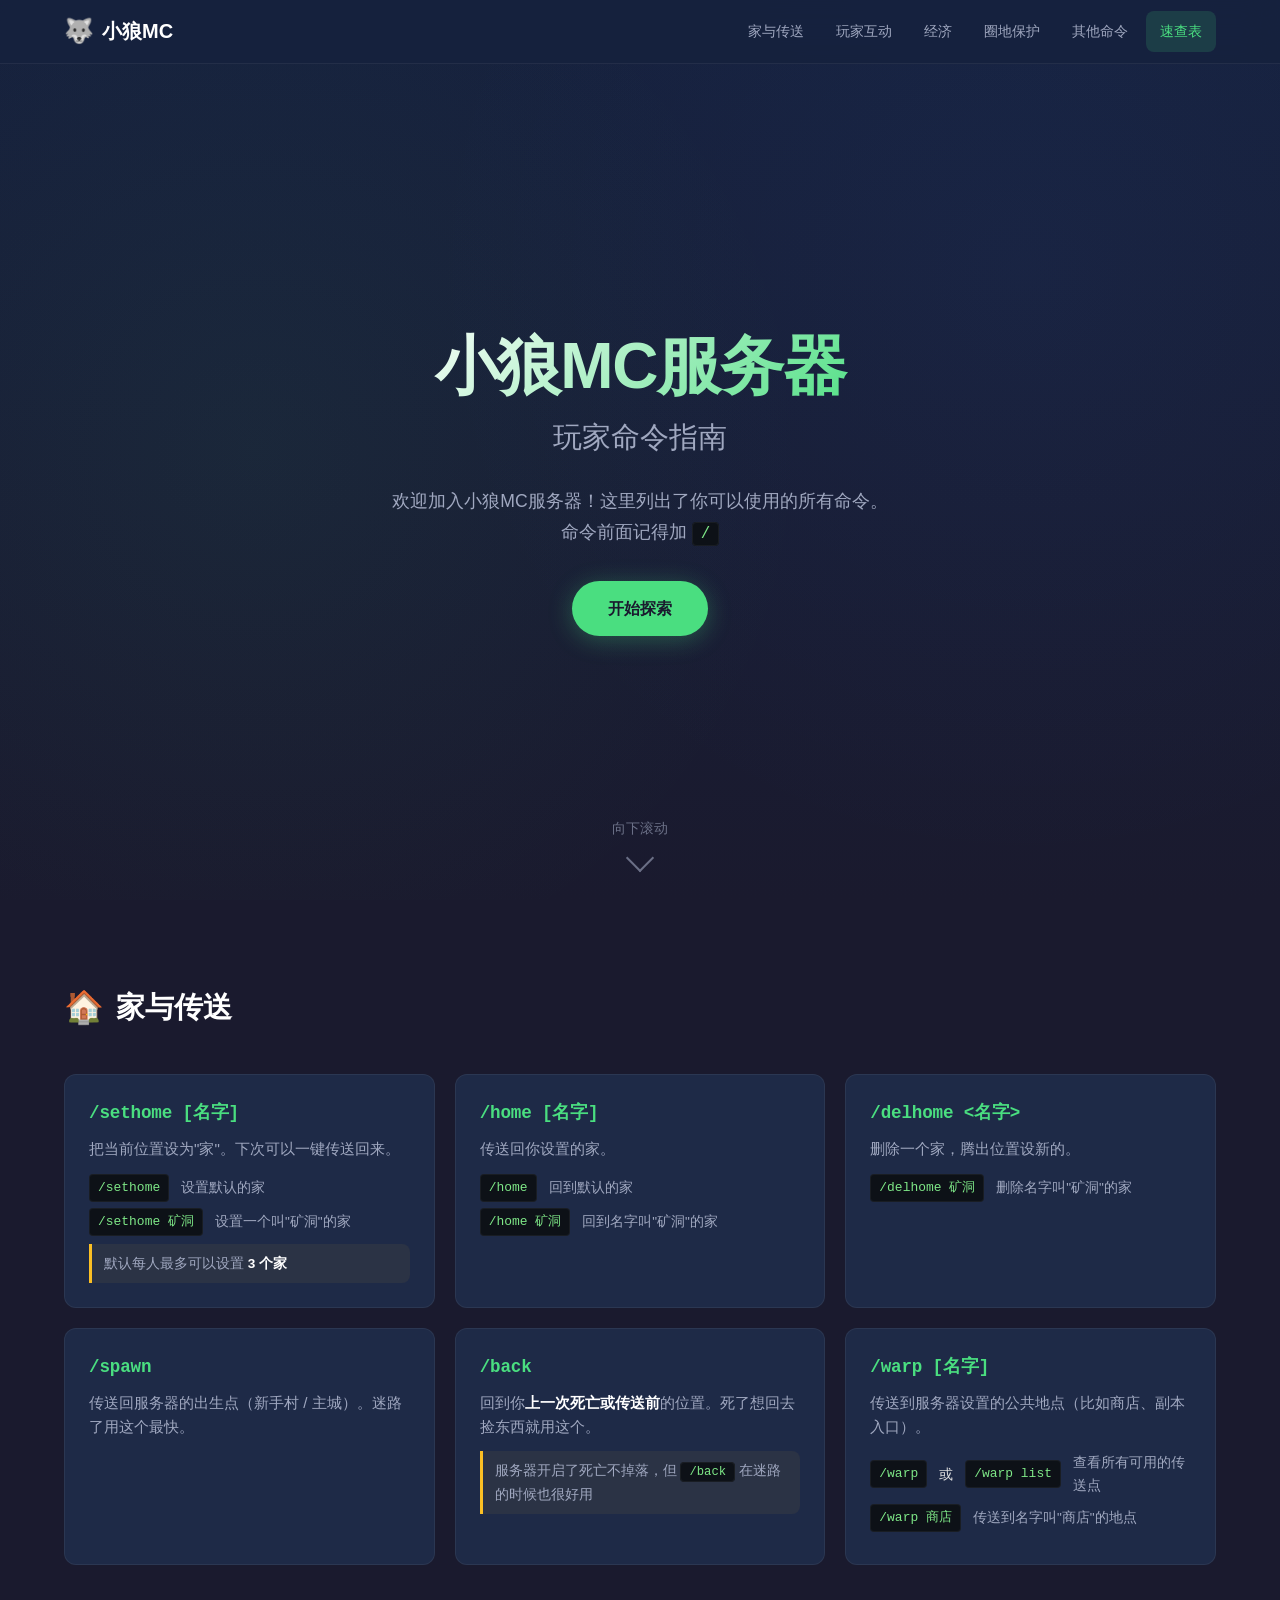
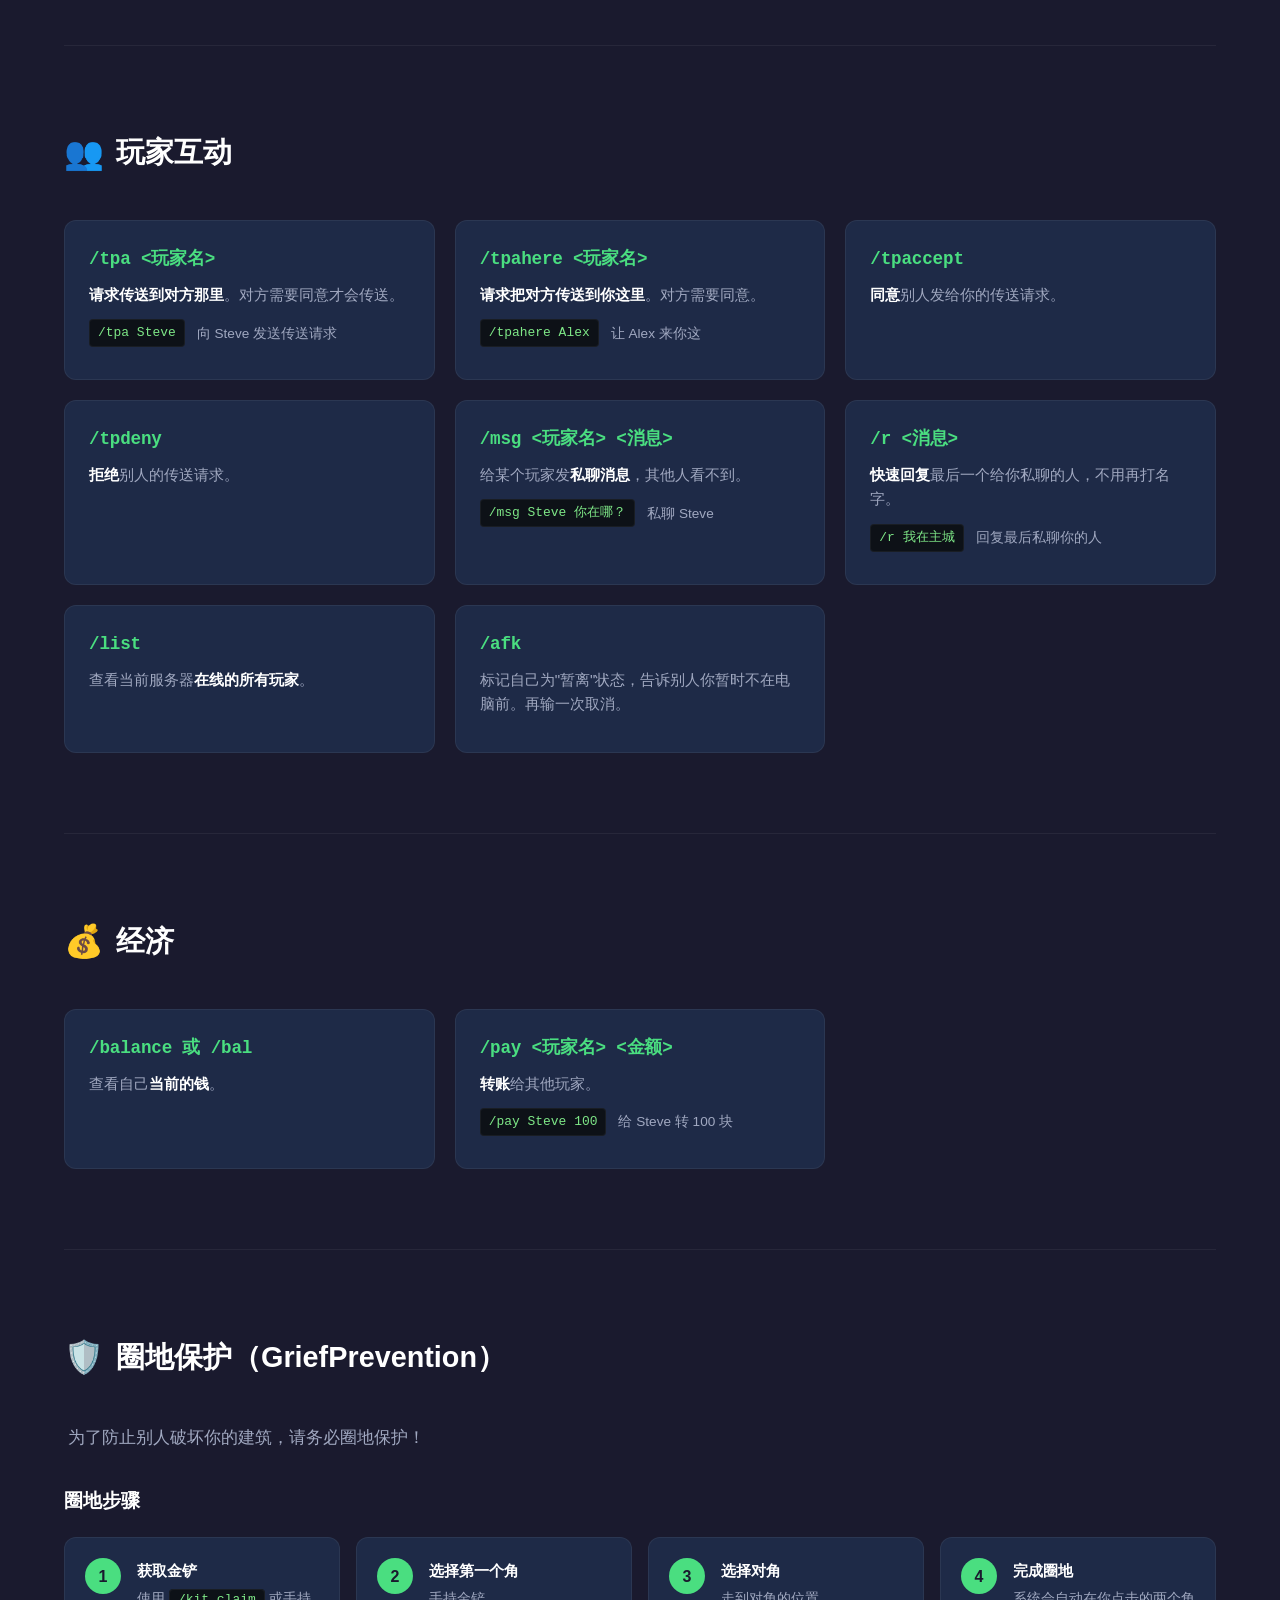
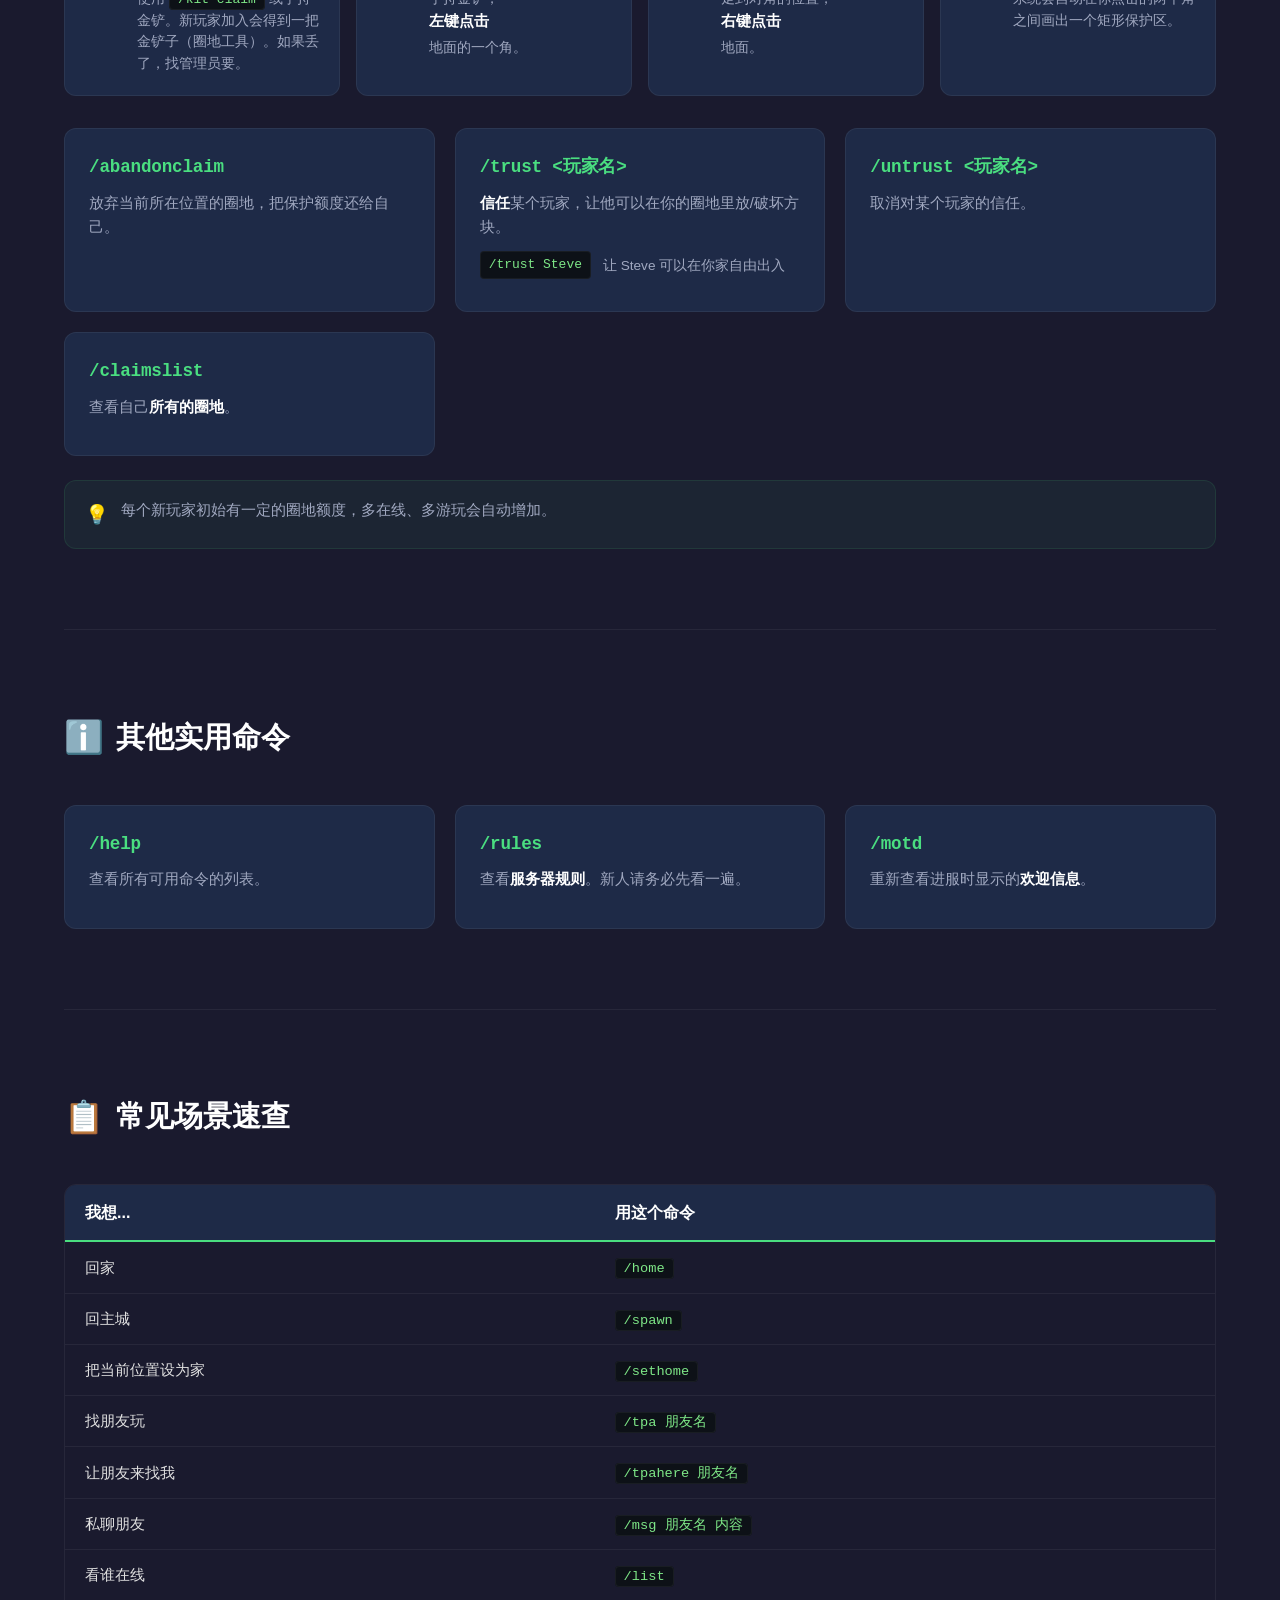
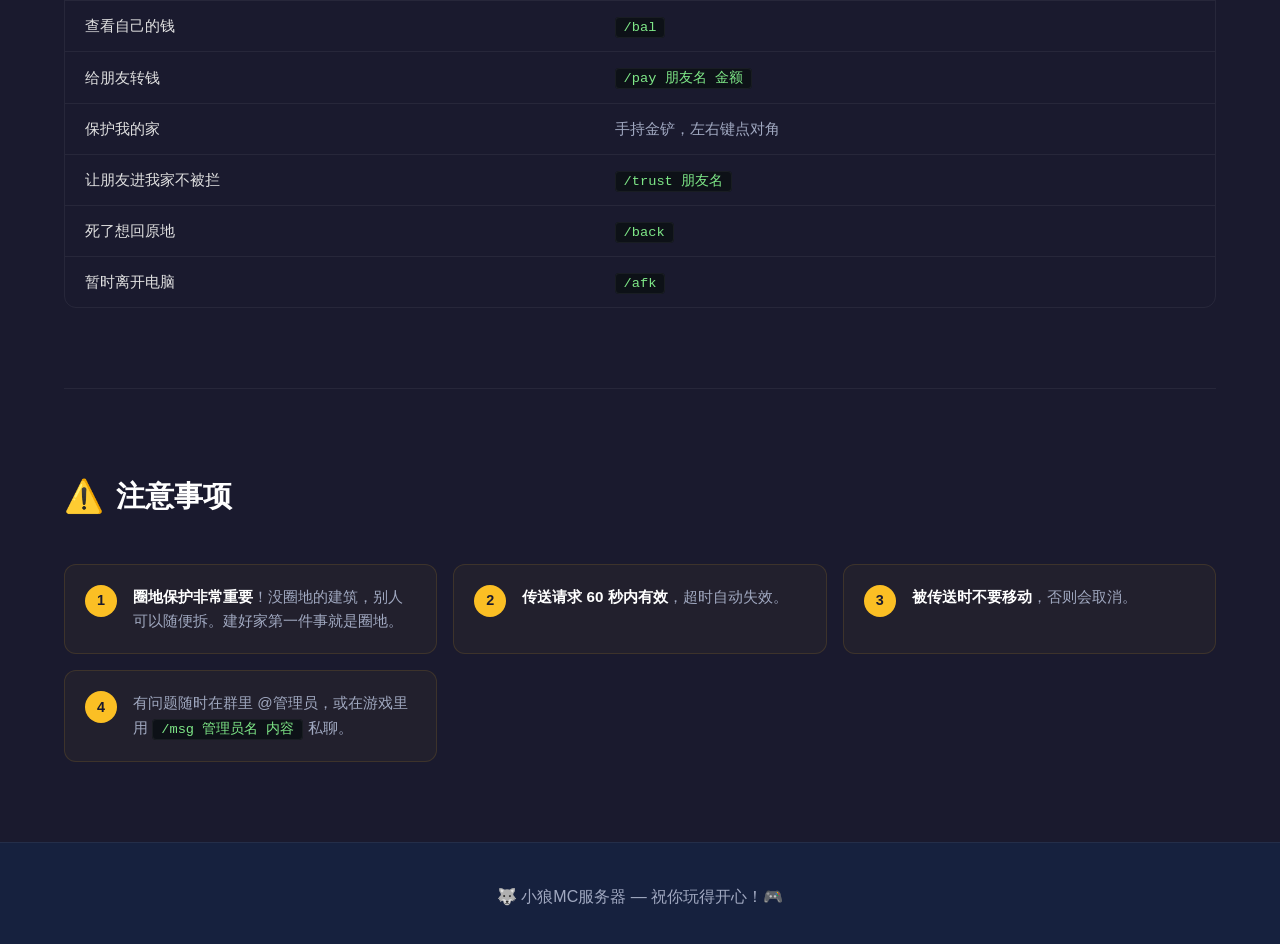
==== index.html @ 7feed142 "feat: 创建小狼MC服务器命令指南静态网站 包含完整的玩家命令指南页面，涵盖家与传送、玩家互动、经济系统、 圈地保护等所有命令分类，以及常见场景速查表和注意事项。 采用深色主题设计，支持响应式布局" ====
<!DOCTYPE html>
<html lang="zh-CN">
<head>
    <meta charset="UTF-8">
    <meta name="viewport" content="width=device-width, initial-scale=1.0">
    <title>小狼MC服务器 - 玩家命令指南</title>
    <link rel="stylesheet" href="css/style.css">
    <link rel="icon" href="data:image/svg+xml,<svg xmlns='http://www.w3.org/2000/svg' viewBox='0 0 100 100'><text y='.9em' font-size='90'>🐺</text></svg>">
</head>
<body>
    <!-- 顶部导航 -->
    <nav class="navbar">
        <div class="nav-container">
            <a href="#" class="nav-logo">
                <span class="logo-icon">🐺</span>
                <span class="logo-text">小狼MC</span>
            </a>
            <button class="nav-toggle" aria-label="切换菜单">
                <span></span>
                <span></span>
                <span></span>
            </button>
            <ul class="nav-links">
                <li><a href="#home-teleport">家与传送</a></li>
                <li><a href="#player-interact">玩家互动</a></li>
                <li><a href="#economy">经济</a></li>
                <li><a href="#land-claim">圈地保护</a></li>
                <li><a href="#other">其他命令</a></li>
                <li><a href="#quick-ref">速查表</a></li>
            </ul>
        </div>
    </nav>

    <!-- 英雄区域 -->
    <header class="hero">
        <div class="hero-particles" id="particles"></div>
        <div class="hero-content">
            <h1 class="hero-title">
                <span class="title-line">小狼MC服务器</span>
                <span class="title-sub">玩家命令指南</span>
            </h1>
            <p class="hero-desc">欢迎加入小狼MC服务器！这里列出了你可以使用的所有命令。<br>命令前面记得加 <code>/</code></p>
            <a href="#home-teleport" class="hero-btn">开始探索</a>
        </div>
        <div class="hero-scroll-hint">
            <span>向下滚动</span>
            <div class="scroll-arrow"></div>
        </div>
    </header>

    <main class="main-content">

        <!-- 家与传送 -->
        <section id="home-teleport" class="section">
            <div class="section-header">
                <span class="section-icon">🏠</span>
                <h2>家与传送</h2>
            </div>
            <div class="commands-grid">

                <div class="command-card">
                    <div class="command-name">/sethome [名字]</div>
                    <div class="command-desc">把当前位置设为"家"。下次可以一键传送回来。</div>
                    <div class="command-examples">
                        <div class="example"><code>/sethome</code><span>设置默认的家</span></div>
                        <div class="example"><code>/sethome 矿洞</code><span>设置一个叫"矿洞"的家</span></div>
                    </div>
                    <div class="command-note">默认每人最多可以设置 <strong>3 个家</strong></div>
                </div>

                <div class="command-card">
                    <div class="command-name">/home [名字]</div>
                    <div class="command-desc">传送回你设置的家。</div>
                    <div class="command-examples">
                        <div class="example"><code>/home</code><span>回到默认的家</span></div>
                        <div class="example"><code>/home 矿洞</code><span>回到名字叫"矿洞"的家</span></div>
                    </div>
                </div>

                <div class="command-card">
                    <div class="command-name">/delhome &lt;名字&gt;</div>
                    <div class="command-desc">删除一个家，腾出位置设新的。</div>
                    <div class="command-examples">
                        <div class="example"><code>/delhome 矿洞</code><span>删除名字叫"矿洞"的家</span></div>
                    </div>
                </div>

                <div class="command-card">
                    <div class="command-name">/spawn</div>
                    <div class="command-desc">传送回服务器的出生点（新手村 / 主城）。迷路了用这个最快。</div>
                </div>

                <div class="command-card">
                    <div class="command-name">/back</div>
                    <div class="command-desc">回到你<strong>上一次死亡或传送前</strong>的位置。死了想回去捡东西就用这个。</div>
                    <div class="command-note">服务器开启了死亡不掉落，但 <code>/back</code> 在迷路的时候也很好用</div>
                </div>

                <div class="command-card">
                    <div class="command-name">/warp [名字]</div>
                    <div class="command-desc">传送到服务器设置的公共地点（比如商店、副本入口）。</div>
                    <div class="command-examples">
                        <div class="example"><code>/warp</code> 或 <code>/warp list</code><span>查看所有可用的传送点</span></div>
                        <div class="example"><code>/warp 商店</code><span>传送到名字叫"商店"的地点</span></div>
                    </div>
                </div>

            </div>
        </section>

        <!-- 玩家互动 -->
        <section id="player-interact" class="section">
            <div class="section-header">
                <span class="section-icon">👥</span>
                <h2>玩家互动</h2>
            </div>
            <div class="commands-grid">

                <div class="command-card">
                    <div class="command-name">/tpa &lt;玩家名&gt;</div>
                    <div class="command-desc"><strong>请求传送到对方那里</strong>。对方需要同意才会传送。</div>
                    <div class="command-examples">
                        <div class="example"><code>/tpa Steve</code><span>向 Steve 发送传送请求</span></div>
                    </div>
                </div>

                <div class="command-card">
                    <div class="command-name">/tpahere &lt;玩家名&gt;</div>
                    <div class="command-desc"><strong>请求把对方传送到你这里</strong>。对方需要同意。</div>
                    <div class="command-examples">
                        <div class="example"><code>/tpahere Alex</code><span>让 Alex 来你这</span></div>
                    </div>
                </div>

                <div class="command-card">
                    <div class="command-name">/tpaccept</div>
                    <div class="command-desc"><strong>同意</strong>别人发给你的传送请求。</div>
                </div>

                <div class="command-card">
                    <div class="command-name">/tpdeny</div>
                    <div class="command-desc"><strong>拒绝</strong>别人的传送请求。</div>
                </div>

                <div class="command-card">
                    <div class="command-name">/msg &lt;玩家名&gt; &lt;消息&gt;</div>
                    <div class="command-desc">给某个玩家发<strong>私聊消息</strong>，其他人看不到。</div>
                    <div class="command-examples">
                        <div class="example"><code>/msg Steve 你在哪？</code><span>私聊 Steve</span></div>
                    </div>
                </div>

                <div class="command-card">
                    <div class="command-name">/r &lt;消息&gt;</div>
                    <div class="command-desc"><strong>快速回复</strong>最后一个给你私聊的人，不用再打名字。</div>
                    <div class="command-examples">
                        <div class="example"><code>/r 我在主城</code><span>回复最后私聊你的人</span></div>
                    </div>
                </div>

                <div class="command-card">
                    <div class="command-name">/list</div>
                    <div class="command-desc">查看当前服务器<strong>在线的所有玩家</strong>。</div>
                </div>

                <div class="command-card">
                    <div class="command-name">/afk</div>
                    <div class="command-desc">标记自己为"暂离"状态，告诉别人你暂时不在电脑前。再输一次取消。</div>
                </div>

            </div>
        </section>

        <!-- 经济 -->
        <section id="economy" class="section">
            <div class="section-header">
                <span class="section-icon">💰</span>
                <h2>经济</h2>
            </div>
            <div class="commands-grid">

                <div class="command-card">
                    <div class="command-name">/balance 或 /bal</div>
                    <div class="command-desc">查看自己<strong>当前的钱</strong>。</div>
                </div>

                <div class="command-card">
                    <div class="command-name">/pay &lt;玩家名&gt; &lt;金额&gt;</div>
                    <div class="command-desc"><strong>转账</strong>给其他玩家。</div>
                    <div class="command-examples">
                        <div class="example"><code>/pay Steve 100</code><span>给 Steve 转 100 块</span></div>
                    </div>
                </div>

            </div>
        </section>

        <!-- 圈地保护 -->
        <section id="land-claim" class="section">
            <div class="section-header">
                <span class="section-icon">🛡️</span>
                <h2>圈地保护（GriefPrevention）</h2>
            </div>
            <p class="section-intro">为了防止别人破坏你的建筑，请务必圈地保护！</p>

            <div class="claim-steps">
                <h3>圈地步骤</h3>
                <div class="steps-container">
                    <div class="step">
                        <div class="step-number">1</div>
                        <div class="step-content">
                            <strong>获取金铲</strong>
                            <p>使用 <code>/kit claim</code> 或手持金铲。新玩家加入会得到一把金铲子（圈地工具）。如果丢了，找管理员要。</p>
                        </div>
                    </div>
                    <div class="step">
                        <div class="step-number">2</div>
                        <div class="step-content">
                            <strong>选择第一个角</strong>
                            <p>手持金铲，<strong>左键点击</strong>地面的一个角。</p>
                        </div>
                    </div>
                    <div class="step">
                        <div class="step-number">3</div>
                        <div class="step-content">
                            <strong>选择对角</strong>
                            <p>走到对角的位置，<strong>右键点击</strong>地面。</p>
                        </div>
                    </div>
                    <div class="step">
                        <div class="step-number">4</div>
                        <div class="step-content">
                            <strong>完成圈地</strong>
                            <p>系统会自动在你点击的两个角之间画出一个矩形保护区。</p>
                        </div>
                    </div>
                </div>
            </div>

            <div class="commands-grid">

                <div class="command-card">
                    <div class="command-name">/abandonclaim</div>
                    <div class="command-desc">放弃当前所在位置的圈地，把保护额度还给自己。</div>
                </div>

                <div class="command-card">
                    <div class="command-name">/trust &lt;玩家名&gt;</div>
                    <div class="command-desc"><strong>信任</strong>某个玩家，让他可以在你的圈地里放/破坏方块。</div>
                    <div class="command-examples">
                        <div class="example"><code>/trust Steve</code><span>让 Steve 可以在你家自由出入</span></div>
                    </div>
                </div>

                <div class="command-card">
                    <div class="command-name">/untrust &lt;玩家名&gt;</div>
                    <div class="command-desc">取消对某个玩家的信任。</div>
                </div>

                <div class="command-card">
                    <div class="command-name">/claimslist</div>
                    <div class="command-desc">查看自己<strong>所有的圈地</strong>。</div>
                </div>

            </div>

            <div class="info-tip">
                <span class="tip-icon">💡</span>
                每个新玩家初始有一定的圈地额度，多在线、多游玩会自动增加。
            </div>
        </section>

        <!-- 其他实用命令 -->
        <section id="other" class="section">
            <div class="section-header">
                <span class="section-icon">ℹ️</span>
                <h2>其他实用命令</h2>
            </div>
            <div class="commands-grid">

                <div class="command-card">
                    <div class="command-name">/help</div>
                    <div class="command-desc">查看所有可用命令的列表。</div>
                </div>

                <div class="command-card">
                    <div class="command-name">/rules</div>
                    <div class="command-desc">查看<strong>服务器规则</strong>。新人请务必先看一遍。</div>
                </div>

                <div class="command-card">
                    <div class="command-name">/motd</div>
                    <div class="command-desc">重新查看进服时显示的<strong>欢迎信息</strong>。</div>
                </div>

            </div>
        </section>

        <!-- 速查表 -->
        <section id="quick-ref" class="section">
            <div class="section-header">
                <span class="section-icon">📋</span>
                <h2>常见场景速查</h2>
            </div>
            <div class="quick-ref-table">
                <table>
                    <thead>
                        <tr>
                            <th>我想...</th>
                            <th>用这个命令</th>
                        </tr>
                    </thead>
                    <tbody>
                        <tr><td>回家</td><td><code>/home</code></td></tr>
                        <tr><td>回主城</td><td><code>/spawn</code></td></tr>
                        <tr><td>把当前位置设为家</td><td><code>/sethome</code></td></tr>
                        <tr><td>找朋友玩</td><td><code>/tpa 朋友名</code></td></tr>
                        <tr><td>让朋友来找我</td><td><code>/tpahere 朋友名</code></td></tr>
                        <tr><td>私聊朋友</td><td><code>/msg 朋友名 内容</code></td></tr>
                        <tr><td>看谁在线</td><td><code>/list</code></td></tr>
                        <tr><td>查看自己的钱</td><td><code>/bal</code></td></tr>
                        <tr><td>给朋友转钱</td><td><code>/pay 朋友名 金额</code></td></tr>
                        <tr><td>保护我的家</td><td>手持金铲，左右键点对角</td></tr>
                        <tr><td>让朋友进我家不被拦</td><td><code>/trust 朋友名</code></td></tr>
                        <tr><td>死了想回原地</td><td><code>/back</code></td></tr>
                        <tr><td>暂时离开电脑</td><td><code>/afk</code></td></tr>
                    </tbody>
                </table>
            </div>
        </section>

        <!-- 注意事项 -->
        <section class="section warnings-section">
            <div class="section-header">
                <span class="section-icon">⚠️</span>
                <h2>注意事项</h2>
            </div>
            <div class="warnings-grid">
                <div class="warning-card">
                    <div class="warning-number">1</div>
                    <div class="warning-text"><strong>圈地保护非常重要</strong>！没圈地的建筑，别人可以随便拆。建好家第一件事就是圈地。</div>
                </div>
                <div class="warning-card">
                    <div class="warning-number">2</div>
                    <div class="warning-text"><strong>传送请求 60 秒内有效</strong>，超时自动失效。</div>
                </div>
                <div class="warning-card">
                    <div class="warning-number">3</div>
                    <div class="warning-text"><strong>被传送时不要移动</strong>，否则会取消。</div>
                </div>
                <div class="warning-card">
                    <div class="warning-number">4</div>
                    <div class="warning-text">有问题随时在群里 @管理员，或在游戏里用 <code>/msg 管理员名 内容</code> 私聊。</div>
                </div>
            </div>
        </section>

    </main>

    <!-- 页脚 -->
    <footer class="footer">
        <div class="footer-content">
            <p>🐺 小狼MC服务器 &mdash; 祝你玩得开心！🎮</p>
        </div>
    </footer>

    <!-- 回到顶部按钮 -->
    <button class="back-to-top" id="backToTop" aria-label="回到顶部">↑</button>

    <script src="js/main.js"></script>
</body>
</html>
---- css/style.css ----
/* ===== 基础重置与变量 ===== */
*,
*::before,
*::after {
    margin: 0;
    padding: 0;
    box-sizing: border-box;
}

:root {
    --bg-primary: #1a1a2e;
    --bg-secondary: #16213e;
    --bg-card: #1e2a47;
    --bg-card-hover: #253454;
    --text-primary: #e0e0e0;
    --text-secondary: #a0a8c0;
    --accent: #4ade80;
    --accent-dim: #22c55e;
    --accent-glow: rgba(74, 222, 128, 0.15);
    --warning: #fbbf24;
    --code-bg: #0d1117;
    --code-text: #7ee787;
    --border: rgba(255, 255, 255, 0.06);
    --shadow: rgba(0, 0, 0, 0.3);
    --radius: 12px;
    --radius-sm: 8px;
    --transition: 0.3s ease;
    --nav-height: 64px;
    --font-mono: 'Cascadia Code', 'Fira Code', 'JetBrains Mono', 'Consolas', monospace;
}

html {
    scroll-behavior: smooth;
    scroll-padding-top: calc(var(--nav-height) + 20px);
}

body {
    font-family: -apple-system, BlinkMacSystemFont, 'Segoe UI', 'Noto Sans SC', 'PingFang SC', 'Microsoft YaHei', sans-serif;
    background-color: var(--bg-primary);
    color: var(--text-primary);
    line-height: 1.7;
    overflow-x: hidden;
}

a {
    color: var(--accent);
    text-decoration: none;
    transition: color var(--transition);
}

a:hover {
    color: var(--accent-dim);
}

code {
    font-family: var(--font-mono);
    background: var(--code-bg);
    color: var(--code-text);
    padding: 2px 8px;
    border-radius: 4px;
    font-size: 0.9em;
    border: 1px solid rgba(255, 255, 255, 0.05);
}

strong {
    color: #fff;
    font-weight: 600;
}

/* ===== 导航栏 ===== */
.navbar {
    position: fixed;
    top: 0;
    left: 0;
    right: 0;
    height: var(--nav-height);
    background: rgba(22, 33, 62, 0.85);
    backdrop-filter: blur(16px);
    -webkit-backdrop-filter: blur(16px);
    border-bottom: 1px solid var(--border);
    z-index: 1000;
    transition: background var(--transition);
}

.nav-container {
    max-width: 1200px;
    margin: 0 auto;
    padding: 0 24px;
    height: 100%;
    display: flex;
    align-items: center;
    justify-content: space-between;
}

.nav-logo {
    display: flex;
    align-items: center;
    gap: 8px;
    font-size: 1.25rem;
    font-weight: 700;
    color: #fff;
    text-decoration: none;
}

.logo-icon {
    font-size: 1.5rem;
}

.nav-links {
    display: flex;
    list-style: none;
    gap: 4px;
}

.nav-links a {
    display: block;
    padding: 8px 14px;
    color: var(--text-secondary);
    font-size: 0.9rem;
    border-radius: var(--radius-sm);
    transition: all var(--transition);
    white-space: nowrap;
}

.nav-links a:hover,
.nav-links a.active {
    color: var(--accent);
    background: var(--accent-glow);
}

/* 移动端菜单按钮 */
.nav-toggle {
    display: none;
    flex-direction: column;
    gap: 5px;
    background: none;
    border: none;
    cursor: pointer;
    padding: 4px;
}

.nav-toggle span {
    display: block;
    width: 24px;
    height: 2px;
    background: var(--text-primary);
    border-radius: 2px;
    transition: all var(--transition);
}

.nav-toggle.active span:nth-child(1) {
    transform: rotate(45deg) translate(5px, 5px);
}

.nav-toggle.active span:nth-child(2) {
    opacity: 0;
}

.nav-toggle.active span:nth-child(3) {
    transform: rotate(-45deg) translate(5px, -5px);
}

/* ===== 英雄区域 ===== */
.hero {
    position: relative;
    min-height: 100vh;
    display: flex;
    flex-direction: column;
    align-items: center;
    justify-content: center;
    text-align: center;
    padding: calc(var(--nav-height) + 40px) 24px 40px;
    background: linear-gradient(
        180deg,
        var(--bg-secondary) 0%,
        var(--bg-primary) 100%
    );
    overflow: hidden;
}

.hero::before {
    content: '';
    position: absolute;
    top: 0;
    left: 0;
    right: 0;
    bottom: 0;
    background:
        radial-gradient(circle at 20% 50%, rgba(74, 222, 128, 0.05) 0%, transparent 50%),
        radial-gradient(circle at 80% 30%, rgba(59, 130, 246, 0.05) 0%, transparent 50%);
    pointer-events: none;
}

.hero-particles {
    position: absolute;
    top: 0;
    left: 0;
    right: 0;
    bottom: 0;
    pointer-events: none;
    overflow: hidden;
}

.particle {
    position: absolute;
    width: 4px;
    height: 4px;
    background: var(--accent);
    border-radius: 50%;
    opacity: 0;
    animation: float-up linear infinite;
}

@keyframes float-up {
    0% {
        opacity: 0;
        transform: translateY(0) scale(0);
    }
    10% {
        opacity: 0.6;
        transform: scale(1);
    }
    90% {
        opacity: 0.2;
    }
    100% {
        opacity: 0;
        transform: translateY(-100vh) scale(0.5);
    }
}

.hero-content {
    position: relative;
    z-index: 1;
}

.hero-title {
    margin-bottom: 24px;
}

.title-line {
    display: block;
    font-size: clamp(2.5rem, 6vw, 4rem);
    font-weight: 800;
    letter-spacing: -0.02em;
    background: linear-gradient(135deg, #fff 0%, var(--accent) 100%);
    -webkit-background-clip: text;
    background-clip: text;
    -webkit-text-fill-color: transparent;
    line-height: 1.2;
}

.title-sub {
    display: block;
    font-size: clamp(1.2rem, 3vw, 1.8rem);
    font-weight: 400;
    color: var(--text-secondary);
    margin-top: 8px;
}

.hero-desc {
    font-size: 1.1rem;
    color: var(--text-secondary);
    max-width: 600px;
    margin: 0 auto 32px;
    line-height: 1.8;
}

.hero-btn {
    display: inline-block;
    padding: 14px 36px;
    background: var(--accent);
    color: var(--bg-primary);
    font-weight: 700;
    font-size: 1rem;
    border-radius: 50px;
    transition: all var(--transition);
    box-shadow: 0 4px 24px rgba(74, 222, 128, 0.3);
}

.hero-btn:hover {
    transform: translateY(-2px);
    box-shadow: 0 8px 32px rgba(74, 222, 128, 0.4);
    color: var(--bg-primary);
}

.hero-scroll-hint {
    position: absolute;
    bottom: 32px;
    display: flex;
    flex-direction: column;
    align-items: center;
    gap: 8px;
    color: var(--text-secondary);
    font-size: 0.85rem;
    opacity: 0.6;
    animation: bounce 2s ease-in-out infinite;
}

.scroll-arrow {
    width: 20px;
    height: 20px;
    border-right: 2px solid var(--text-secondary);
    border-bottom: 2px solid var(--text-secondary);
    transform: rotate(45deg);
}

@keyframes bounce {
    0%, 100% { transform: translateY(0); }
    50% { transform: translateY(8px); }
}

/* ===== 主内容区域 ===== */
.main-content {
    max-width: 1200px;
    margin: 0 auto;
    padding: 0 24px;
}

/* ===== 分区 ===== */
.section {
    padding: 80px 0;
    border-bottom: 1px solid var(--border);
}

.section:last-child {
    border-bottom: none;
}

.section-header {
    display: flex;
    align-items: center;
    gap: 12px;
    margin-bottom: 40px;
}

.section-icon {
    font-size: 2rem;
}

.section-header h2 {
    font-size: 1.8rem;
    font-weight: 700;
    color: #fff;
}

.section-intro {
    font-size: 1.05rem;
    color: var(--text-secondary);
    margin-bottom: 32px;
    padding-left: 4px;
}

/* ===== 命令卡片网格 ===== */
.commands-grid {
    display: grid;
    grid-template-columns: repeat(auto-fill, minmax(340px, 1fr));
    gap: 20px;
}

.command-card {
    background: var(--bg-card);
    border: 1px solid var(--border);
    border-radius: var(--radius);
    padding: 24px;
    transition: all var(--transition);
}

.command-card:hover {
    background: var(--bg-card-hover);
    border-color: rgba(74, 222, 128, 0.15);
    transform: translateY(-2px);
    box-shadow: 0 8px 32px var(--shadow);
}

.command-name {
    font-family: var(--font-mono);
    font-size: 1.1rem;
    font-weight: 600;
    color: var(--accent);
    margin-bottom: 8px;
    letter-spacing: -0.01em;
}

.command-desc {
    color: var(--text-secondary);
    font-size: 0.95rem;
    margin-bottom: 12px;
    line-height: 1.6;
}

.command-examples {
    display: flex;
    flex-direction: column;
    gap: 6px;
    margin-bottom: 8px;
}

.example {
    display: flex;
    align-items: center;
    gap: 12px;
    font-size: 0.9rem;
}

.example code {
    flex-shrink: 0;
}

.example span {
    color: var(--text-secondary);
    font-size: 0.85rem;
}

.command-note {
    font-size: 0.85rem;
    color: var(--text-secondary);
    padding: 8px 12px;
    background: rgba(251, 191, 36, 0.06);
    border-left: 3px solid var(--warning);
    border-radius: 0 var(--radius-sm) var(--radius-sm) 0;
    margin-top: 8px;
}

/* ===== 圈地步骤 ===== */
.claim-steps {
    margin-bottom: 32px;
}

.claim-steps h3 {
    font-size: 1.2rem;
    font-weight: 600;
    color: #fff;
    margin-bottom: 20px;
}

.steps-container {
    display: grid;
    grid-template-columns: repeat(auto-fill, minmax(260px, 1fr));
    gap: 16px;
}

.step {
    display: flex;
    gap: 16px;
    padding: 20px;
    background: var(--bg-card);
    border: 1px solid var(--border);
    border-radius: var(--radius);
    transition: all var(--transition);
}

.step:hover {
    border-color: rgba(74, 222, 128, 0.15);
}

.step-number {
    flex-shrink: 0;
    width: 36px;
    height: 36px;
    display: flex;
    align-items: center;
    justify-content: center;
    background: var(--accent);
    color: var(--bg-primary);
    font-weight: 800;
    font-size: 1rem;
    border-radius: 50%;
}

.step-content strong {
    display: block;
    margin-bottom: 4px;
    font-size: 0.95rem;
}

.step-content p {
    font-size: 0.9rem;
    color: var(--text-secondary);
    line-height: 1.5;
}

/* ===== 提示信息 ===== */
.info-tip {
    display: flex;
    align-items: flex-start;
    gap: 12px;
    margin-top: 24px;
    padding: 16px 20px;
    background: rgba(74, 222, 128, 0.06);
    border: 1px solid rgba(74, 222, 128, 0.1);
    border-radius: var(--radius);
    font-size: 0.95rem;
    color: var(--text-secondary);
}

.tip-icon {
    font-size: 1.2rem;
    flex-shrink: 0;
    margin-top: 2px;
}

/* ===== 速查表 ===== */
.quick-ref-table {
    overflow-x: auto;
    border-radius: var(--radius);
    border: 1px solid var(--border);
}

.quick-ref-table table {
    width: 100%;
    border-collapse: collapse;
    font-size: 0.95rem;
}

.quick-ref-table thead {
    background: var(--bg-card);
}

.quick-ref-table th {
    padding: 14px 20px;
    text-align: left;
    font-weight: 600;
    color: #fff;
    border-bottom: 2px solid var(--accent);
    font-size: 1rem;
}

.quick-ref-table td {
    padding: 12px 20px;
    border-bottom: 1px solid var(--border);
    color: var(--text-secondary);
}

.quick-ref-table tr:last-child td {
    border-bottom: none;
}

.quick-ref-table tbody tr {
    transition: background var(--transition);
}

.quick-ref-table tbody tr:hover {
    background: var(--bg-card);
}

.quick-ref-table td:first-child {
    font-weight: 500;
    color: var(--text-primary);
    white-space: nowrap;
}

/* ===== 注意事项 ===== */
.warnings-grid {
    display: grid;
    grid-template-columns: repeat(auto-fill, minmax(280px, 1fr));
    gap: 16px;
}

.warning-card {
    display: flex;
    gap: 16px;
    padding: 20px;
    background: rgba(251, 191, 36, 0.04);
    border: 1px solid rgba(251, 191, 36, 0.12);
    border-radius: var(--radius);
    transition: all var(--transition);
}

.warning-card:hover {
    background: rgba(251, 191, 36, 0.08);
}

.warning-number {
    flex-shrink: 0;
    width: 32px;
    height: 32px;
    display: flex;
    align-items: center;
    justify-content: center;
    background: var(--warning);
    color: var(--bg-primary);
    font-weight: 800;
    font-size: 0.9rem;
    border-radius: 50%;
}

.warning-text {
    font-size: 0.95rem;
    color: var(--text-secondary);
    line-height: 1.6;
}

/* ===== 页脚 ===== */
.footer {
    padding: 40px 24px;
    text-align: center;
    border-top: 1px solid var(--border);
    background: var(--bg-secondary);
}

.footer-content p {
    color: var(--text-secondary);
    font-size: 1rem;
}

/* ===== 回到顶部 ===== */
.back-to-top {
    position: fixed;
    bottom: 32px;
    right: 32px;
    width: 44px;
    height: 44px;
    background: var(--accent);
    color: var(--bg-primary);
    border: none;
    border-radius: 50%;
    font-size: 1.2rem;
    font-weight: 700;
    cursor: pointer;
    opacity: 0;
    visibility: hidden;
    transform: translateY(12px);
    transition: all var(--transition);
    box-shadow: 0 4px 16px rgba(74, 222, 128, 0.3);
    z-index: 999;
}

.back-to-top.visible {
    opacity: 1;
    visibility: visible;
    transform: translateY(0);
}

.back-to-top:hover {
    transform: translateY(-2px);
    box-shadow: 0 8px 24px rgba(74, 222, 128, 0.4);
}

/* ===== 响应式 ===== */
@media (max-width: 768px) {
    .nav-toggle {
        display: flex;
    }

    .nav-links {
        position: fixed;
        top: var(--nav-height);
        left: 0;
        right: 0;
        background: rgba(22, 33, 62, 0.98);
        backdrop-filter: blur(16px);
        flex-direction: column;
        padding: 16px;
        gap: 2px;
        transform: translateY(-100%);
        opacity: 0;
        visibility: hidden;
        transition: all 0.4s ease;
        border-bottom: 1px solid var(--border);
    }

    .nav-links.open {
        transform: translateY(0);
        opacity: 1;
        visibility: visible;
    }

    .nav-links a {
        padding: 12px 16px;
        font-size: 1rem;
    }

    .commands-grid {
        grid-template-columns: 1fr;
    }

    .steps-container {
        grid-template-columns: 1fr;
    }

    .warnings-grid {
        grid-template-columns: 1fr;
    }

    .section {
        padding: 48px 0;
    }

    .section-header h2 {
        font-size: 1.4rem;
    }

    .hero {
        min-height: 85vh;
    }

    .back-to-top {
        bottom: 20px;
        right: 20px;
    }
}

@media (max-width: 480px) {
    .example {
        flex-direction: column;
        align-items: flex-start;
        gap: 4px;
    }

    .quick-ref-table th,
    .quick-ref-table td {
        padding: 10px 12px;
        font-size: 0.85rem;
    }
}
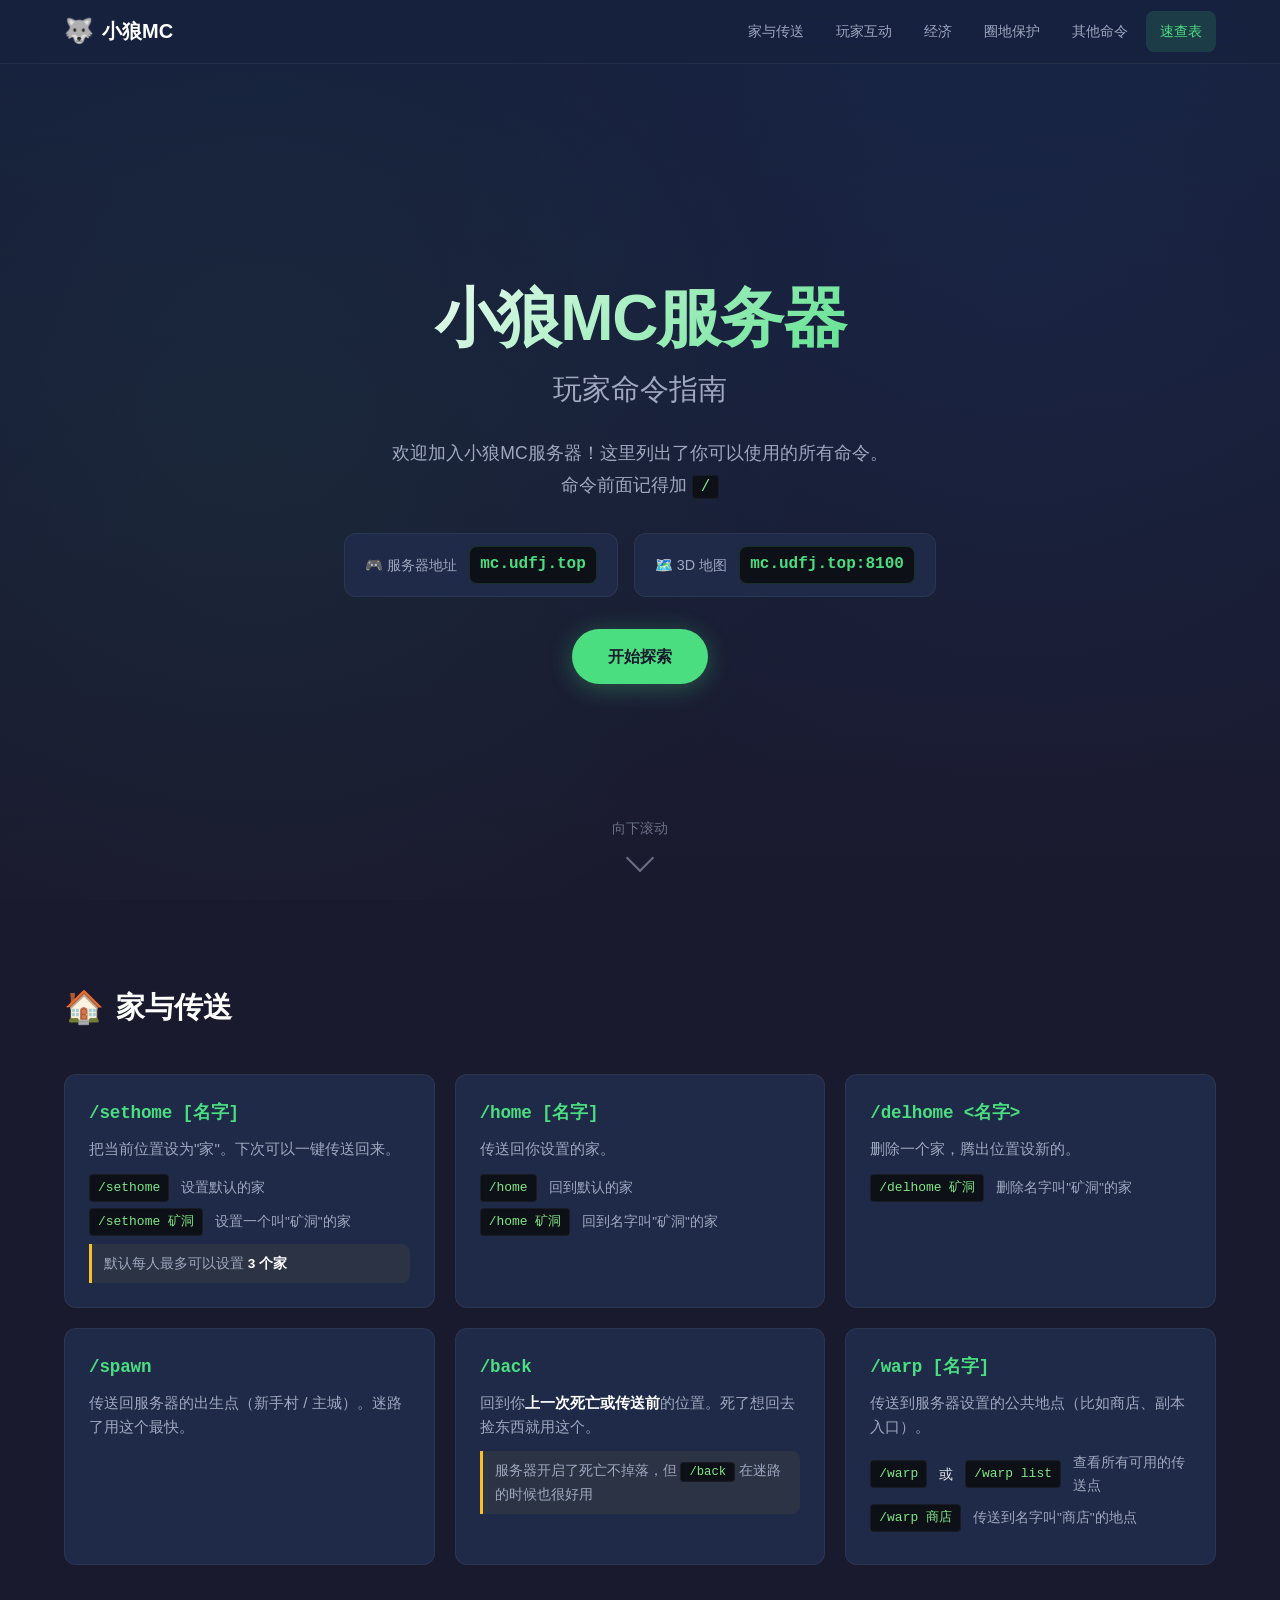
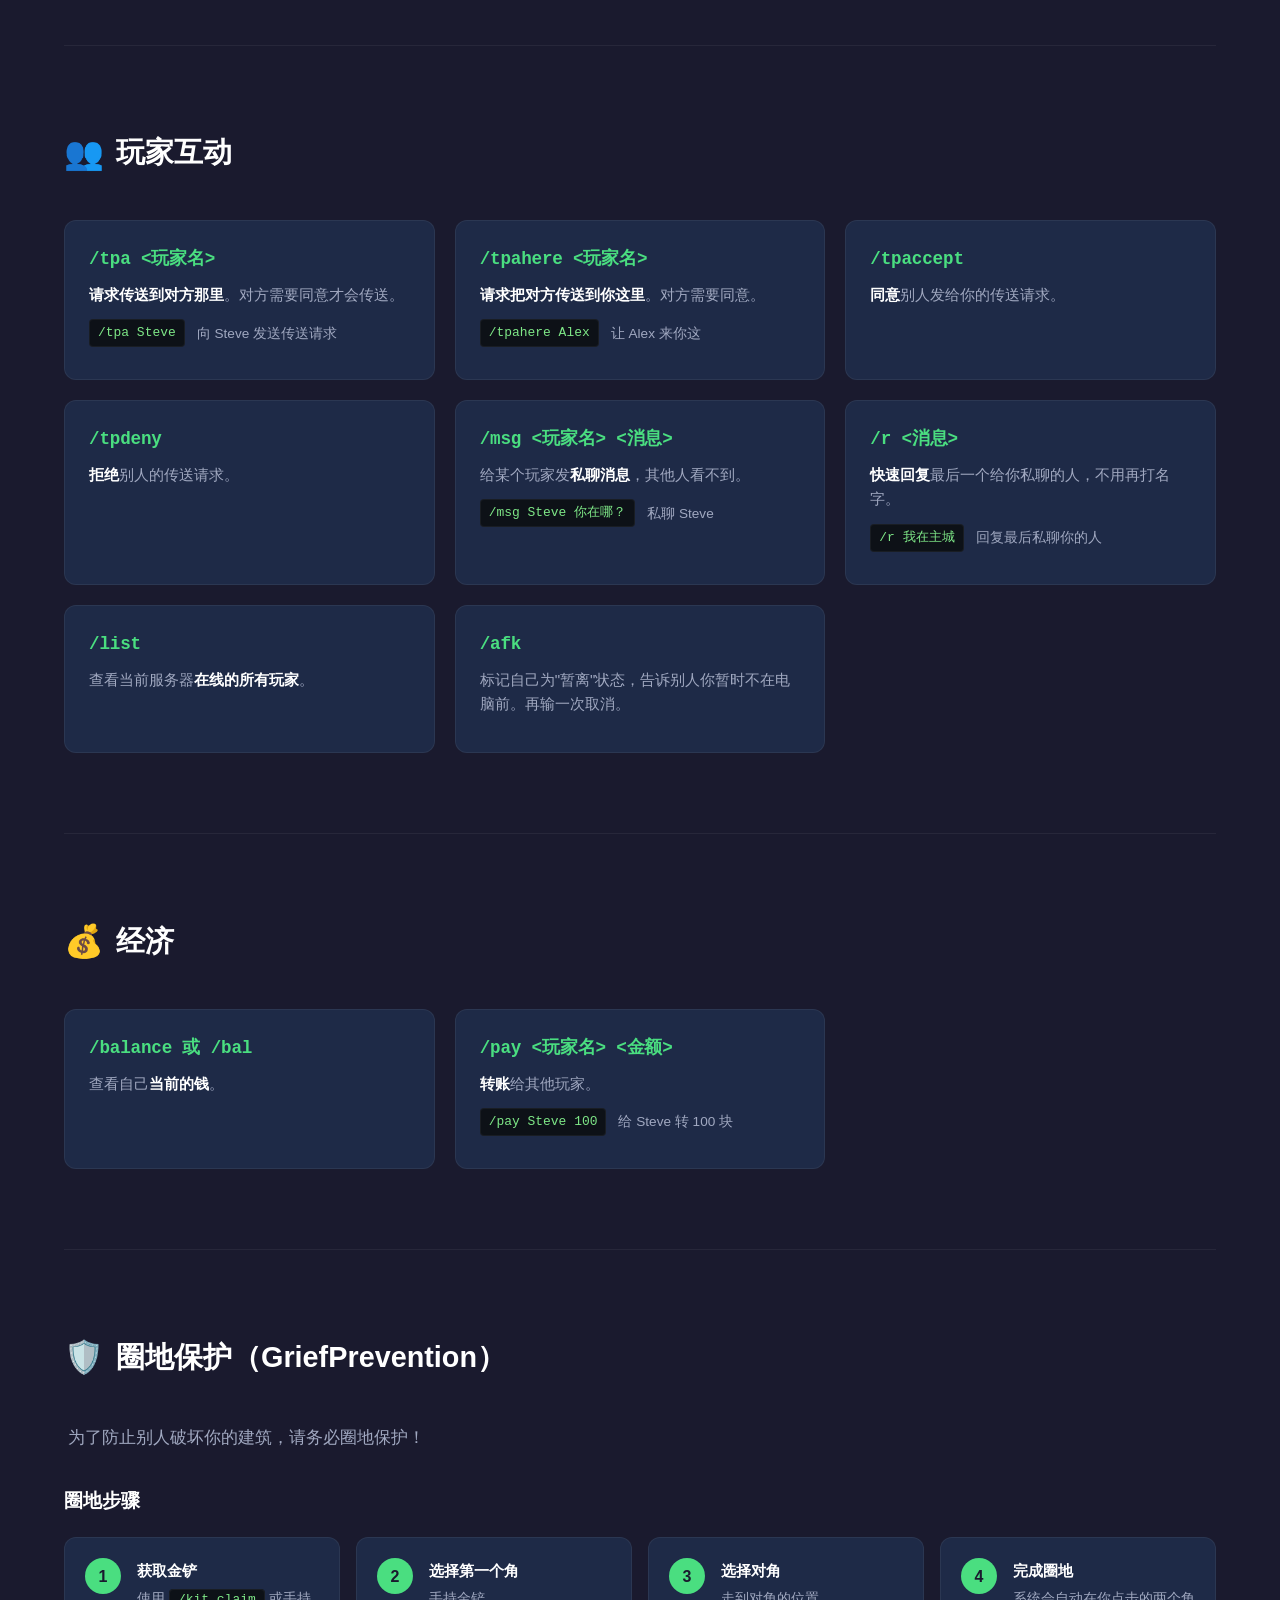
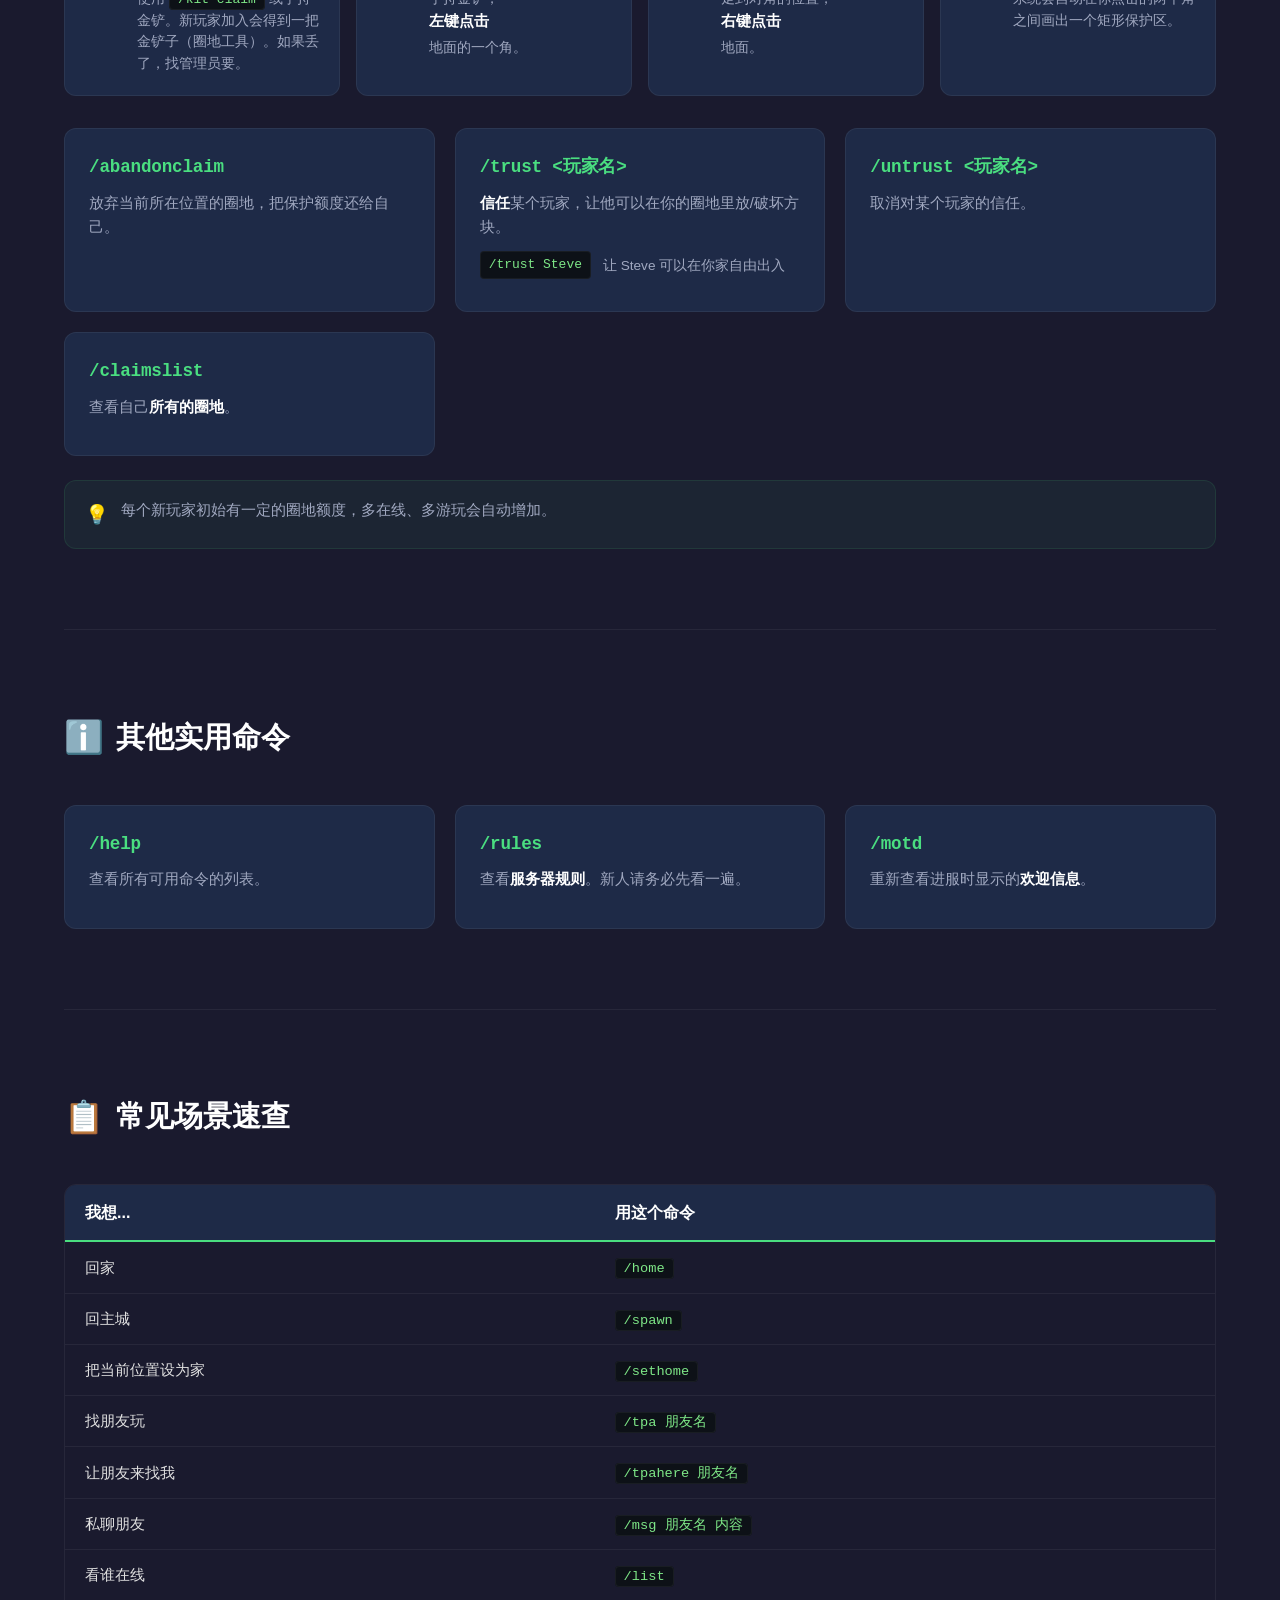
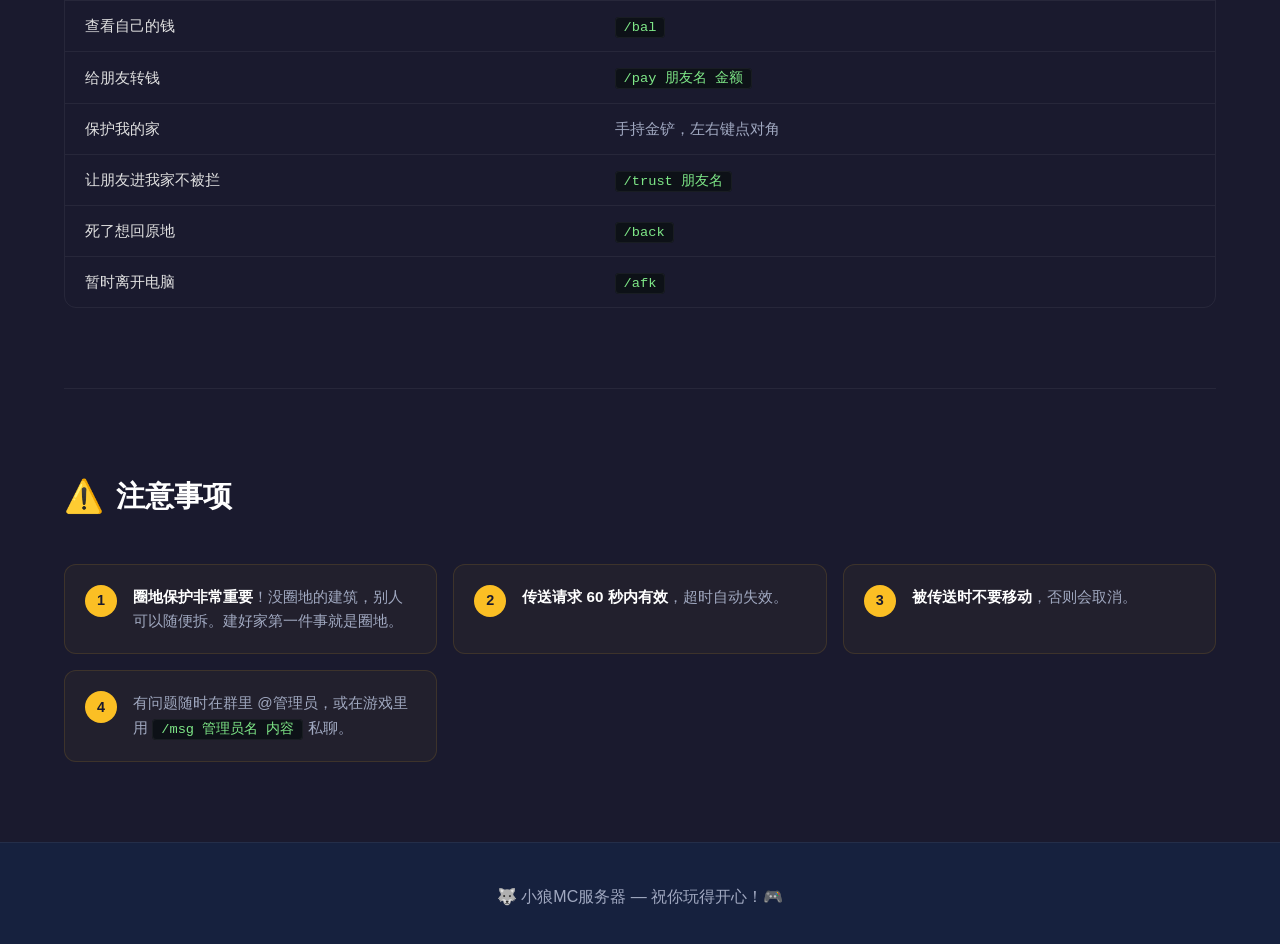
==== commit c8502c07: "feat: 在官网英雄区域展示服务器地址和 3D 地图地址 - index.html 添加 .server-info 块，展示服务器地址和 3D 地图 - style.css 添加服务器信息卡片样式和" ====
--- a/index.html
+++ b/index.html
@@ -40,6 +40,16 @@
                 <span class="title-sub">玩家命令指南</span>
             </h1>
             <p class="hero-desc">欢迎加入小狼MC服务器！这里列出了你可以使用的所有命令。<br>命令前面记得加 <code>/</code></p>
+            <div class="server-info">
+                <div class="server-info-item">
+                    <span class="server-info-label">🎮 服务器地址</span>
+                    <code class="server-info-value" data-copy="mc.udfj.top">mc.udfj.top</code>
+                </div>
+                <div class="server-info-item">
+                    <span class="server-info-label">🗺️ 3D 地图</span>
+                    <a class="server-info-value server-info-link" href="http://mc.udfj.top:8100" target="_blank" rel="noopener">mc.udfj.top:8100</a>
+                </div>
+            </div>
             <a href="#home-teleport" class="hero-btn">开始探索</a>
         </div>
         <div class="hero-scroll-hint">
--- a/css/style.css
+++ b/css/style.css
@@ -266,6 +266,65 @@
     line-height: 1.8;
 }
 
+/* ===== 服务器信息 ===== */
+.server-info {
+    display: flex;
+    flex-wrap: wrap;
+    justify-content: center;
+    gap: 16px;
+    margin: 0 auto 32px;
+    max-width: 640px;
+}
+
+.server-info-item {
+    display: flex;
+    align-items: center;
+    gap: 12px;
+    padding: 12px 20px;
+    background: var(--bg-card);
+    border: 1px solid var(--border);
+    border-radius: var(--radius);
+    transition: all var(--transition);
+}
+
+.server-info-item:hover {
+    border-color: rgba(74, 222, 128, 0.25);
+    background: var(--bg-card-hover);
+}
+
+.server-info-label {
+    font-size: 0.9rem;
+    color: var(--text-secondary);
+    white-space: nowrap;
+}
+
+.server-info-value {
+    font-family: var(--font-mono);
+    font-size: 1rem;
+    font-weight: 600;
+    color: var(--accent);
+    background: var(--code-bg);
+    padding: 4px 10px;
+    border-radius: var(--radius-sm);
+    border: 1px solid rgba(74, 222, 128, 0.15);
+    cursor: pointer;
+    transition: all var(--transition);
+}
+
+.server-info-value:hover {
+    background: rgba(74, 222, 128, 0.1);
+    border-color: rgba(74, 222, 128, 0.35);
+}
+
+.server-info-link {
+    text-decoration: none;
+}
+
+.server-info-value.copied {
+    background: var(--accent);
+    color: var(--bg-primary);
+}
+
 .hero-btn {
     display: inline-block;
     padding: 14px 36px;
@@ -695,6 +754,16 @@
         min-height: 85vh;
     }
 
+    .server-info {
+        flex-direction: column;
+        gap: 10px;
+    }
+
+    .server-info-item {
+        width: 100%;
+        justify-content: space-between;
+    }
+
     .back-to-top {
         bottom: 20px;
         right: 20px;
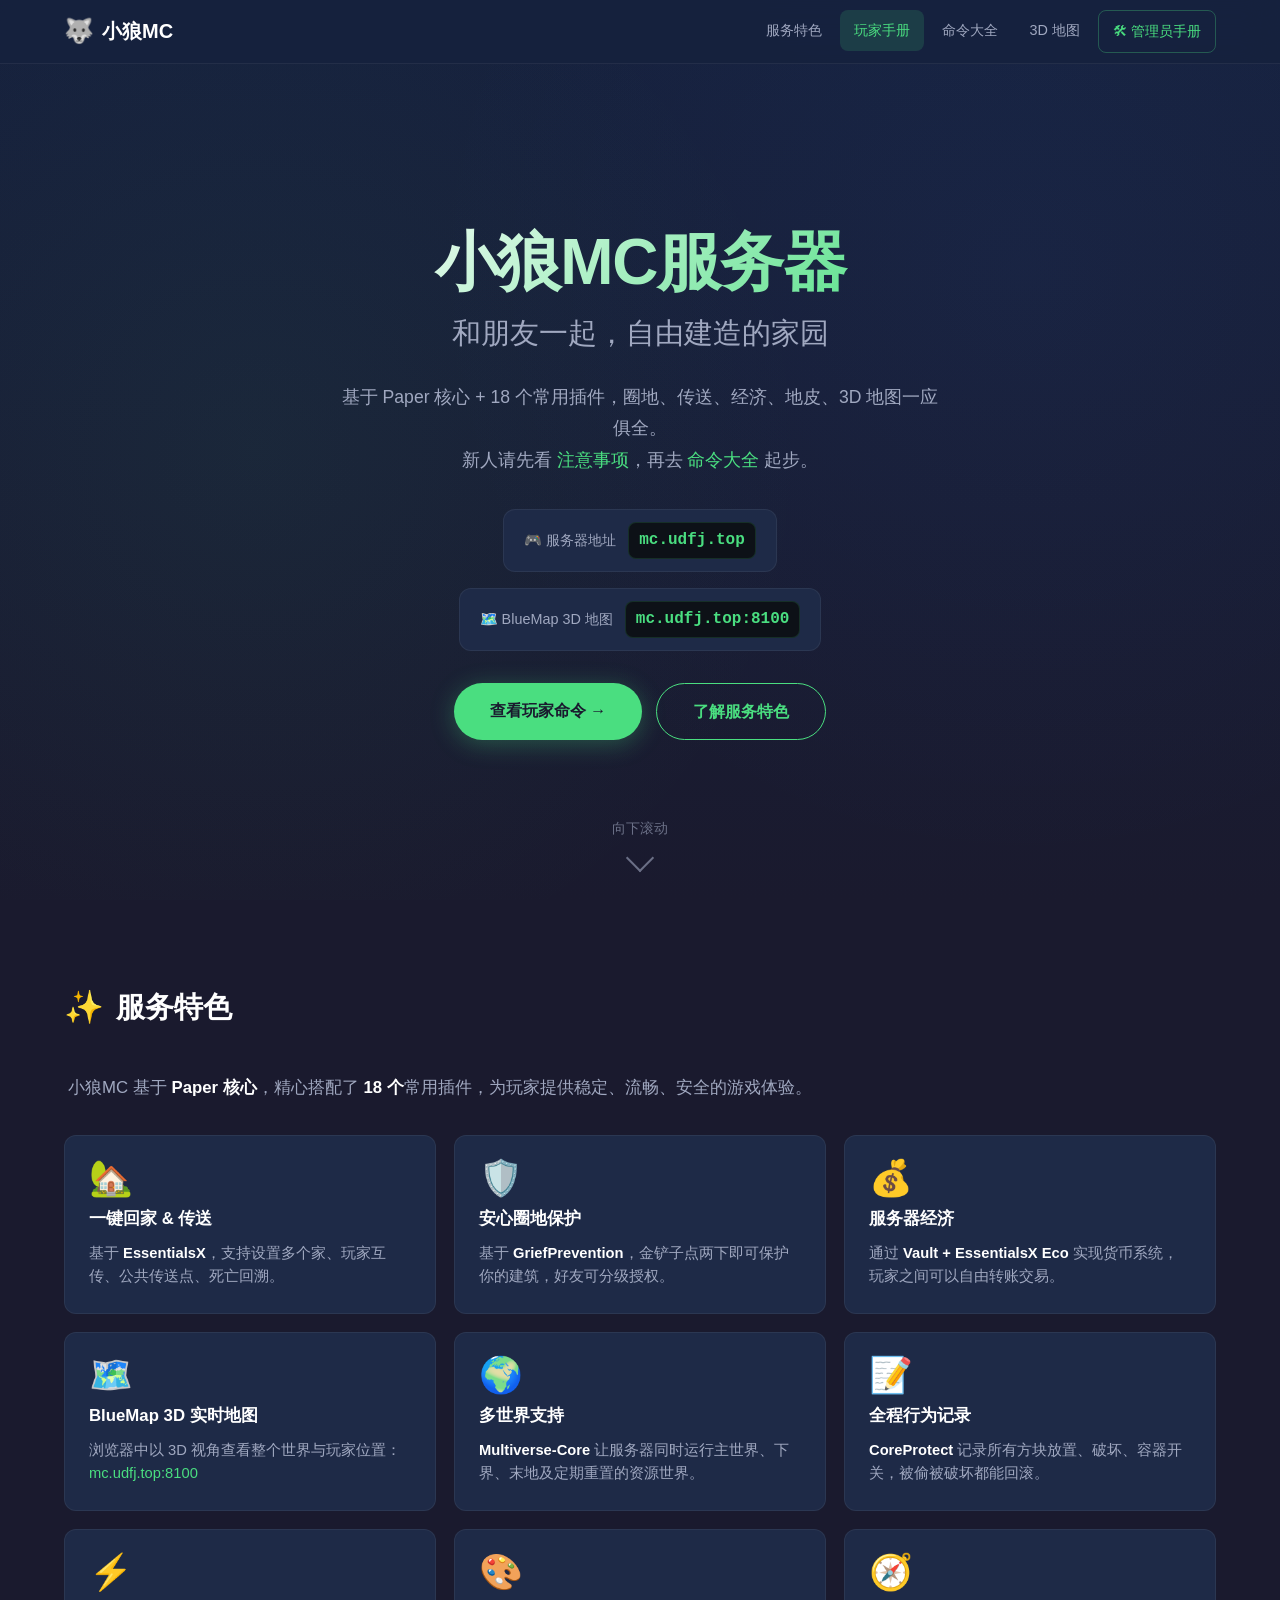
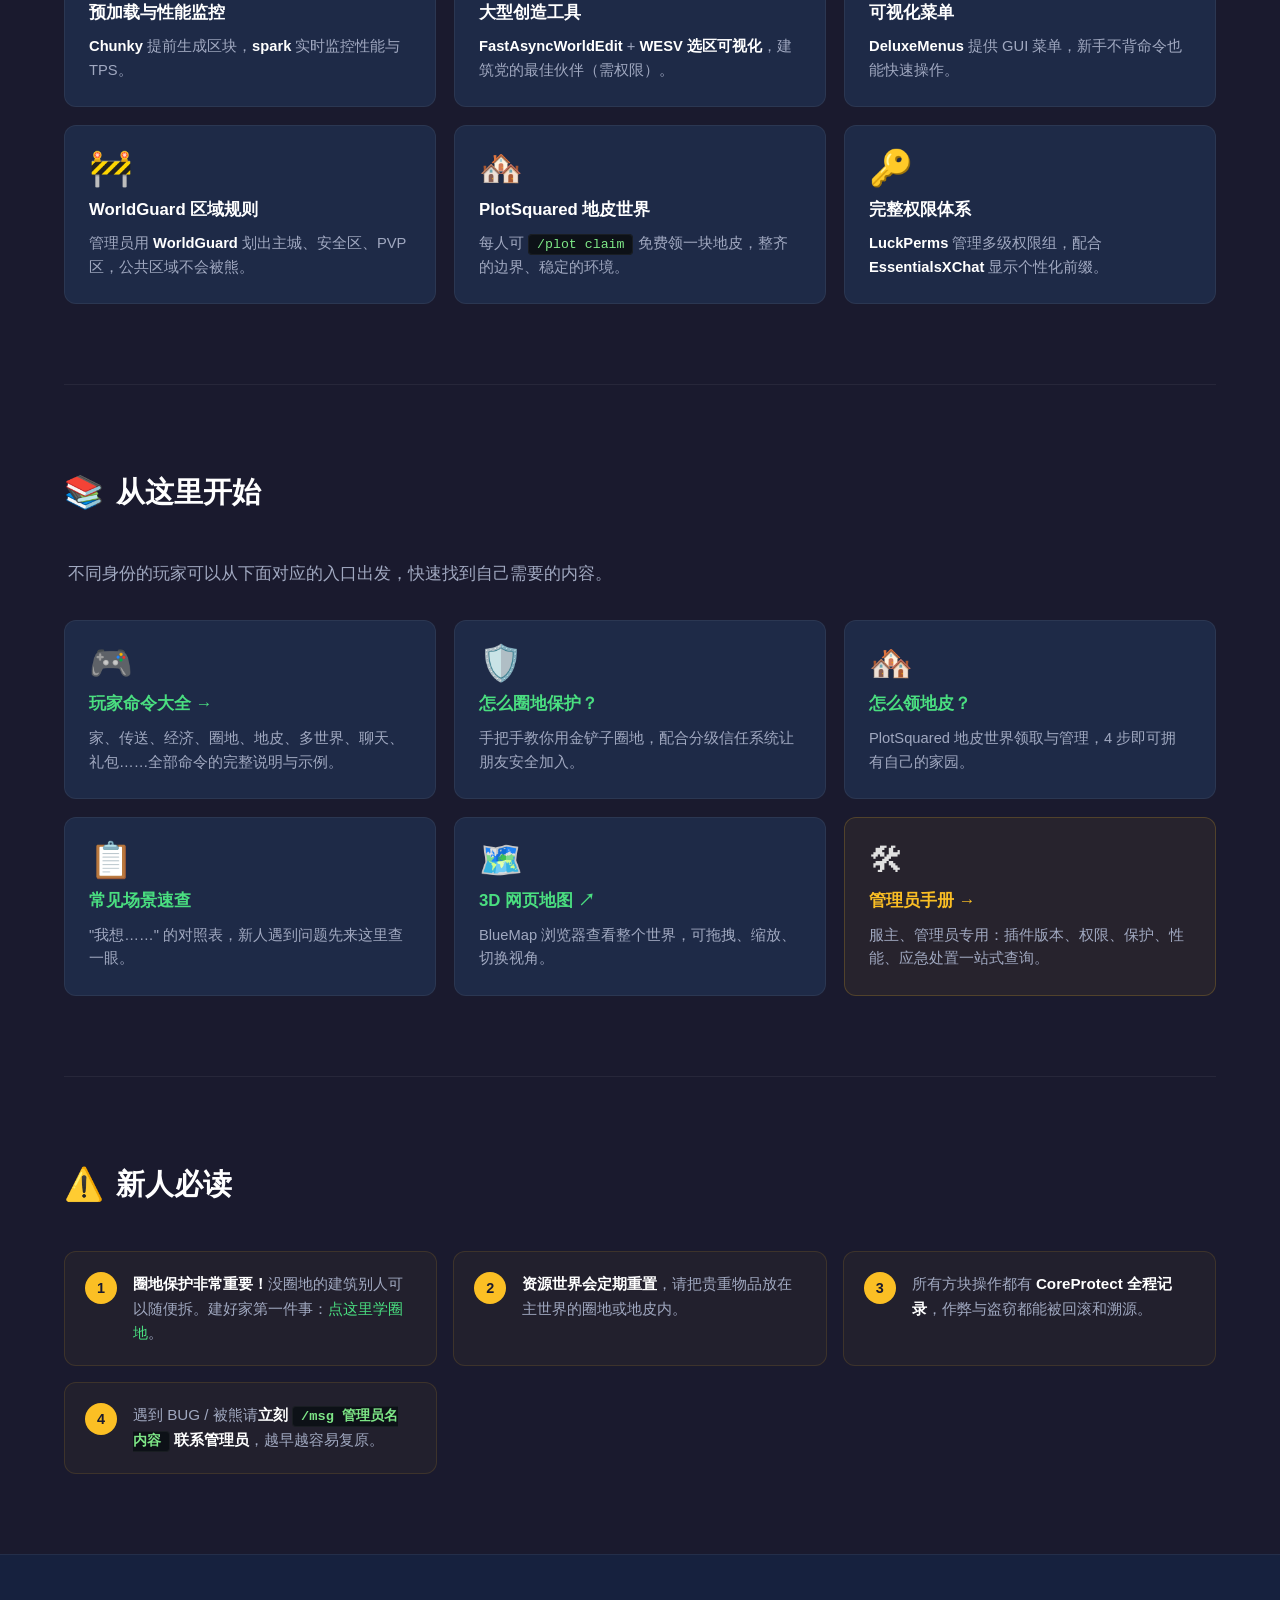
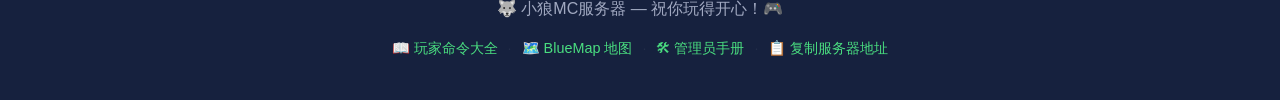
==== commit bf0dd729: "feat: 拆分网站为三页并新增管理员手册 - 拆分 index.html：保留首页（英雄区 + 12 张服务特色卡 + 6 张入口卡 + 新人必读） - 新增 commands.html：完整玩家命" ====
--- a/index.html
+++ b/index.html
@@ -3,7 +3,7 @@
 <head>
     <meta charset="UTF-8">
     <meta name="viewport" content="width=device-width, initial-scale=1.0">
-    <title>小狼MC服务器 - 玩家命令指南</title>
+    <title>小狼MC服务器 - 官方首页</title>
     <link rel="stylesheet" href="css/style.css">
     <link rel="icon" href="data:image/svg+xml,<svg xmlns='http://www.w3.org/2000/svg' viewBox='0 0 100 100'><text y='.9em' font-size='90'>🐺</text></svg>">
 </head>
@@ -11,7 +11,7 @@
     <!-- 顶部导航 -->
     <nav class="navbar">
         <div class="nav-container">
-            <a href="#" class="nav-logo">
+            <a href="index.html" class="nav-logo">
                 <span class="logo-icon">🐺</span>
                 <span class="logo-text">小狼MC</span>
             </a>
@@ -21,12 +21,11 @@
                 <span></span>
             </button>
             <ul class="nav-links">
-                <li><a href="#home-teleport">家与传送</a></li>
-                <li><a href="#player-interact">玩家互动</a></li>
-                <li><a href="#economy">经济</a></li>
-                <li><a href="#land-claim">圈地保护</a></li>
-                <li><a href="#other">其他命令</a></li>
-                <li><a href="#quick-ref">速查表</a></li>
+                <li><a href="#features">服务特色</a></li>
+                <li><a href="#entries">玩家手册</a></li>
+                <li><a href="commands.html">命令大全</a></li>
+                <li><a href="http://mc.udfj.top:8100" target="_blank" rel="noopener">3D 地图</a></li>
+                <li><a href="admin.html" class="nav-admin">🛠 管理员手册</a></li>
             </ul>
         </div>
     </nav>
@@ -37,20 +36,23 @@
         <div class="hero-content">
             <h1 class="hero-title">
                 <span class="title-line">小狼MC服务器</span>
-                <span class="title-sub">玩家命令指南</span>
+                <span class="title-sub">和朋友一起，自由建造的家园</span>
             </h1>
-            <p class="hero-desc">欢迎加入小狼MC服务器！这里列出了你可以使用的所有命令。<br>命令前面记得加 <code>/</code></p>
+            <p class="hero-desc">基于 Paper 核心 + 18 个常用插件，圈地、传送、经济、地皮、3D 地图一应俱全。<br>新人请先看 <a href="commands.html#warnings">注意事项</a>，再去 <a href="commands.html">命令大全</a> 起步。</p>
             <div class="server-info">
                 <div class="server-info-item">
                     <span class="server-info-label">🎮 服务器地址</span>
                     <code class="server-info-value" data-copy="mc.udfj.top">mc.udfj.top</code>
                 </div>
                 <div class="server-info-item">
-                    <span class="server-info-label">🗺️ 3D 地图</span>
+                    <span class="server-info-label">🗺️ BlueMap 3D 地图</span>
                     <a class="server-info-value server-info-link" href="http://mc.udfj.top:8100" target="_blank" rel="noopener">mc.udfj.top:8100</a>
                 </div>
             </div>
-            <a href="#home-teleport" class="hero-btn">开始探索</a>
+            <div class="hero-actions">
+                <a href="commands.html" class="hero-btn">查看玩家命令 →</a>
+                <a href="#features" class="hero-btn hero-btn-ghost">了解服务特色</a>
+            </div>
         </div>
         <div class="hero-scroll-hint">
             <span>向下滚动</span>
@@ -60,307 +62,140 @@
 
     <main class="main-content">
 
-        <!-- 家与传送 -->
-        <section id="home-teleport" class="section">
+        <!-- 服务特色 -->
+        <section id="features" class="section">
             <div class="section-header">
-                <span class="section-icon">🏠</span>
-                <h2>家与传送</h2>
-            </div>
-            <div class="commands-grid">
-
-                <div class="command-card">
-                    <div class="command-name">/sethome [名字]</div>
-                    <div class="command-desc">把当前位置设为"家"。下次可以一键传送回来。</div>
-                    <div class="command-examples">
-                        <div class="example"><code>/sethome</code><span>设置默认的家</span></div>
-                        <div class="example"><code>/sethome 矿洞</code><span>设置一个叫"矿洞"的家</span></div>
-                    </div>
-                    <div class="command-note">默认每人最多可以设置 <strong>3 个家</strong></div>
-                </div>
-
-                <div class="command-card">
-                    <div class="command-name">/home [名字]</div>
-                    <div class="command-desc">传送回你设置的家。</div>
-                    <div class="command-examples">
-                        <div class="example"><code>/home</code><span>回到默认的家</span></div>
-                        <div class="example"><code>/home 矿洞</code><span>回到名字叫"矿洞"的家</span></div>
-                    </div>
-                </div>
-
-                <div class="command-card">
-                    <div class="command-name">/delhome &lt;名字&gt;</div>
-                    <div class="command-desc">删除一个家，腾出位置设新的。</div>
-                    <div class="command-examples">
-                        <div class="example"><code>/delhome 矿洞</code><span>删除名字叫"矿洞"的家</span></div>
-                    </div>
-                </div>
-
-                <div class="command-card">
-                    <div class="command-name">/spawn</div>
-                    <div class="command-desc">传送回服务器的出生点（新手村 / 主城）。迷路了用这个最快。</div>
-                </div>
-
-                <div class="command-card">
-                    <div class="command-name">/back</div>
-                    <div class="command-desc">回到你<strong>上一次死亡或传送前</strong>的位置。死了想回去捡东西就用这个。</div>
-                    <div class="command-note">服务器开启了死亡不掉落，但 <code>/back</code> 在迷路的时候也很好用</div>
-                </div>
-
-                <div class="command-card">
-                    <div class="command-name">/warp [名字]</div>
-                    <div class="command-desc">传送到服务器设置的公共地点（比如商店、副本入口）。</div>
-                    <div class="command-examples">
-                        <div class="example"><code>/warp</code> 或 <code>/warp list</code><span>查看所有可用的传送点</span></div>
-                        <div class="example"><code>/warp 商店</code><span>传送到名字叫"商店"的地点</span></div>
-                    </div>
-                </div>
-
+                <span class="section-icon">✨</span>
+                <h2>服务特色</h2>
+            </div>
+            <p class="section-intro">小狼MC 基于 <strong>Paper 核心</strong>，精心搭配了 <strong>18 个</strong>常用插件，为玩家提供稳定、流畅、安全的游戏体验。</p>
+            <div class="features-grid">
+                <div class="feature-card">
+                    <div class="feature-icon">🏡</div>
+                    <div class="feature-title">一键回家 &amp; 传送</div>
+                    <div class="feature-desc">基于 <strong>EssentialsX</strong>，支持设置多个家、玩家互传、公共传送点、死亡回溯。</div>
+                </div>
+                <div class="feature-card">
+                    <div class="feature-icon">🛡️</div>
+                    <div class="feature-title">安心圈地保护</div>
+                    <div class="feature-desc">基于 <strong>GriefPrevention</strong>，金铲子点两下即可保护你的建筑，好友可分级授权。</div>
+                </div>
+                <div class="feature-card">
+                    <div class="feature-icon">💰</div>
+                    <div class="feature-title">服务器经济</div>
+                    <div class="feature-desc">通过 <strong>Vault + EssentialsX Eco</strong> 实现货币系统，玩家之间可以自由转账交易。</div>
+                </div>
+                <div class="feature-card">
+                    <div class="feature-icon">🗺️</div>
+                    <div class="feature-title">BlueMap 3D 实时地图</div>
+                    <div class="feature-desc">浏览器中以 3D 视角查看整个世界与玩家位置：<a href="http://mc.udfj.top:8100" target="_blank" rel="noopener">mc.udfj.top:8100</a></div>
+                </div>
+                <div class="feature-card">
+                    <div class="feature-icon">🌍</div>
+                    <div class="feature-title">多世界支持</div>
+                    <div class="feature-desc"><strong>Multiverse-Core</strong> 让服务器同时运行主世界、下界、末地及定期重置的资源世界。</div>
+                </div>
+                <div class="feature-card">
+                    <div class="feature-icon">📝</div>
+                    <div class="feature-title">全程行为记录</div>
+                    <div class="feature-desc"><strong>CoreProtect</strong> 记录所有方块放置、破坏、容器开关，被偷被破坏都能回滚。</div>
+                </div>
+                <div class="feature-card">
+                    <div class="feature-icon">⚡</div>
+                    <div class="feature-title">预加载与性能监控</div>
+                    <div class="feature-desc"><strong>Chunky</strong> 提前生成区块，<strong>spark</strong> 实时监控性能与 TPS。</div>
+                </div>
+                <div class="feature-card">
+                    <div class="feature-icon">🎨</div>
+                    <div class="feature-title">大型创造工具</div>
+                    <div class="feature-desc"><strong>FastAsyncWorldEdit</strong> + <strong>WESV 选区可视化</strong>，建筑党的最佳伙伴（需权限）。</div>
+                </div>
+                <div class="feature-card">
+                    <div class="feature-icon">🧭</div>
+                    <div class="feature-title">可视化菜单</div>
+                    <div class="feature-desc"><strong>DeluxeMenus</strong> 提供 GUI 菜单，新手不背命令也能快速操作。</div>
+                </div>
+                <div class="feature-card">
+                    <div class="feature-icon">🚧</div>
+                    <div class="feature-title">WorldGuard 区域规则</div>
+                    <div class="feature-desc">管理员用 <strong>WorldGuard</strong> 划出主城、安全区、PVP 区，公共区域不会被熊。</div>
+                </div>
+                <div class="feature-card">
+                    <div class="feature-icon">🏘️</div>
+                    <div class="feature-title">PlotSquared 地皮世界</div>
+                    <div class="feature-desc">每人可 <code>/plot claim</code> 免费领一块地皮，整齐的边界、稳定的环境。</div>
+                </div>
+                <div class="feature-card">
+                    <div class="feature-icon">🔑</div>
+                    <div class="feature-title">完整权限体系</div>
+                    <div class="feature-desc"><strong>LuckPerms</strong> 管理多级权限组，配合 <strong>EssentialsXChat</strong> 显示个性化前缀。</div>
+                </div>
             </div>
         </section>
 
-        <!-- 玩家互动 -->
-        <section id="player-interact" class="section">
+        <!-- 入口卡片 -->
+        <section id="entries" class="section">
             <div class="section-header">
-                <span class="section-icon">👥</span>
-                <h2>玩家互动</h2>
-            </div>
-            <div class="commands-grid">
-
-                <div class="command-card">
-                    <div class="command-name">/tpa &lt;玩家名&gt;</div>
-                    <div class="command-desc"><strong>请求传送到对方那里</strong>。对方需要同意才会传送。</div>
-                    <div class="command-examples">
-                        <div class="example"><code>/tpa Steve</code><span>向 Steve 发送传送请求</span></div>
-                    </div>
-                </div>
-
-                <div class="command-card">
-                    <div class="command-name">/tpahere &lt;玩家名&gt;</div>
-                    <div class="command-desc"><strong>请求把对方传送到你这里</strong>。对方需要同意。</div>
-                    <div class="command-examples">
-                        <div class="example"><code>/tpahere Alex</code><span>让 Alex 来你这</span></div>
-                    </div>
-                </div>
-
-                <div class="command-card">
-                    <div class="command-name">/tpaccept</div>
-                    <div class="command-desc"><strong>同意</strong>别人发给你的传送请求。</div>
-                </div>
-
-                <div class="command-card">
-                    <div class="command-name">/tpdeny</div>
-                    <div class="command-desc"><strong>拒绝</strong>别人的传送请求。</div>
-                </div>
-
-                <div class="command-card">
-                    <div class="command-name">/msg &lt;玩家名&gt; &lt;消息&gt;</div>
-                    <div class="command-desc">给某个玩家发<strong>私聊消息</strong>，其他人看不到。</div>
-                    <div class="command-examples">
-                        <div class="example"><code>/msg Steve 你在哪？</code><span>私聊 Steve</span></div>
-                    </div>
-                </div>
-
-                <div class="command-card">
-                    <div class="command-name">/r &lt;消息&gt;</div>
-                    <div class="command-desc"><strong>快速回复</strong>最后一个给你私聊的人，不用再打名字。</div>
-                    <div class="command-examples">
-                        <div class="example"><code>/r 我在主城</code><span>回复最后私聊你的人</span></div>
-                    </div>
-                </div>
-
-                <div class="command-card">
-                    <div class="command-name">/list</div>
-                    <div class="command-desc">查看当前服务器<strong>在线的所有玩家</strong>。</div>
-                </div>
-
-                <div class="command-card">
-                    <div class="command-name">/afk</div>
-                    <div class="command-desc">标记自己为"暂离"状态，告诉别人你暂时不在电脑前。再输一次取消。</div>
-                </div>
-
+                <span class="section-icon">📚</span>
+                <h2>从这里开始</h2>
+            </div>
+            <p class="section-intro">不同身份的玩家可以从下面对应的入口出发，快速找到自己需要的内容。</p>
+            <div class="features-grid">
+                <a class="feature-card entry-card" href="commands.html">
+                    <div class="feature-icon">🎮</div>
+                    <div class="feature-title">玩家命令大全 →</div>
+                    <div class="feature-desc">家、传送、经济、圈地、地皮、多世界、聊天、礼包……全部命令的完整说明与示例。</div>
+                </a>
+                <a class="feature-card entry-card" href="commands.html#land-claim">
+                    <div class="feature-icon">🛡️</div>
+                    <div class="feature-title">怎么圈地保护？</div>
+                    <div class="feature-desc">手把手教你用金铲子圈地，配合分级信任系统让朋友安全加入。</div>
+                </a>
+                <a class="feature-card entry-card" href="commands.html#plots">
+                    <div class="feature-icon">🏘️</div>
+                    <div class="feature-title">怎么领地皮？</div>
+                    <div class="feature-desc">PlotSquared 地皮世界领取与管理，4 步即可拥有自己的家园。</div>
+                </a>
+                <a class="feature-card entry-card" href="commands.html#quick-ref">
+                    <div class="feature-icon">📋</div>
+                    <div class="feature-title">常见场景速查</div>
+                    <div class="feature-desc">"我想……" 的对照表，新人遇到问题先来这里查一眼。</div>
+                </a>
+                <a class="feature-card entry-card" href="http://mc.udfj.top:8100" target="_blank" rel="noopener">
+                    <div class="feature-icon">🗺️</div>
+                    <div class="feature-title">3D 网页地图 ↗</div>
+                    <div class="feature-desc">BlueMap 浏览器查看整个世界，可拖拽、缩放、切换视角。</div>
+                </a>
+                <a class="feature-card entry-card entry-card-admin" href="admin.html">
+                    <div class="feature-icon">🛠</div>
+                    <div class="feature-title">管理员手册 →</div>
+                    <div class="feature-desc">服主、管理员专用：插件版本、权限、保护、性能、应急处置一站式查询。</div>
+                </a>
             </div>
         </section>
 
-        <!-- 经济 -->
-        <section id="economy" class="section">
-            <div class="section-header">
-                <span class="section-icon">💰</span>
-                <h2>经济</h2>
-            </div>
-            <div class="commands-grid">
-
-                <div class="command-card">
-                    <div class="command-name">/balance 或 /bal</div>
-                    <div class="command-desc">查看自己<strong>当前的钱</strong>。</div>
-                </div>
-
-                <div class="command-card">
-                    <div class="command-name">/pay &lt;玩家名&gt; &lt;金额&gt;</div>
-                    <div class="command-desc"><strong>转账</strong>给其他玩家。</div>
-                    <div class="command-examples">
-                        <div class="example"><code>/pay Steve 100</code><span>给 Steve 转 100 块</span></div>
-                    </div>
-                </div>
-
-            </div>
-        </section>
-
-        <!-- 圈地保护 -->
-        <section id="land-claim" class="section">
-            <div class="section-header">
-                <span class="section-icon">🛡️</span>
-                <h2>圈地保护（GriefPrevention）</h2>
-            </div>
-            <p class="section-intro">为了防止别人破坏你的建筑，请务必圈地保护！</p>
-
-            <div class="claim-steps">
-                <h3>圈地步骤</h3>
-                <div class="steps-container">
-                    <div class="step">
-                        <div class="step-number">1</div>
-                        <div class="step-content">
-                            <strong>获取金铲</strong>
-                            <p>使用 <code>/kit claim</code> 或手持金铲。新玩家加入会得到一把金铲子（圈地工具）。如果丢了，找管理员要。</p>
-                        </div>
-                    </div>
-                    <div class="step">
-                        <div class="step-number">2</div>
-                        <div class="step-content">
-                            <strong>选择第一个角</strong>
-                            <p>手持金铲，<strong>左键点击</strong>地面的一个角。</p>
-                        </div>
-                    </div>
-                    <div class="step">
-                        <div class="step-number">3</div>
-                        <div class="step-content">
-                            <strong>选择对角</strong>
-                            <p>走到对角的位置，<strong>右键点击</strong>地面。</p>
-                        </div>
-                    </div>
-                    <div class="step">
-                        <div class="step-number">4</div>
-                        <div class="step-content">
-                            <strong>完成圈地</strong>
-                            <p>系统会自动在你点击的两个角之间画出一个矩形保护区。</p>
-                        </div>
-                    </div>
-                </div>
-            </div>
-
-            <div class="commands-grid">
-
-                <div class="command-card">
-                    <div class="command-name">/abandonclaim</div>
-                    <div class="command-desc">放弃当前所在位置的圈地，把保护额度还给自己。</div>
-                </div>
-
-                <div class="command-card">
-                    <div class="command-name">/trust &lt;玩家名&gt;</div>
-                    <div class="command-desc"><strong>信任</strong>某个玩家，让他可以在你的圈地里放/破坏方块。</div>
-                    <div class="command-examples">
-                        <div class="example"><code>/trust Steve</code><span>让 Steve 可以在你家自由出入</span></div>
-                    </div>
-                </div>
-
-                <div class="command-card">
-                    <div class="command-name">/untrust &lt;玩家名&gt;</div>
-                    <div class="command-desc">取消对某个玩家的信任。</div>
-                </div>
-
-                <div class="command-card">
-                    <div class="command-name">/claimslist</div>
-                    <div class="command-desc">查看自己<strong>所有的圈地</strong>。</div>
-                </div>
-
-            </div>
-
-            <div class="info-tip">
-                <span class="tip-icon">💡</span>
-                每个新玩家初始有一定的圈地额度，多在线、多游玩会自动增加。
-            </div>
-        </section>
-
-        <!-- 其他实用命令 -->
-        <section id="other" class="section">
-            <div class="section-header">
-                <span class="section-icon">ℹ️</span>
-                <h2>其他实用命令</h2>
-            </div>
-            <div class="commands-grid">
-
-                <div class="command-card">
-                    <div class="command-name">/help</div>
-                    <div class="command-desc">查看所有可用命令的列表。</div>
-                </div>
-
-                <div class="command-card">
-                    <div class="command-name">/rules</div>
-                    <div class="command-desc">查看<strong>服务器规则</strong>。新人请务必先看一遍。</div>
-                </div>
-
-                <div class="command-card">
-                    <div class="command-name">/motd</div>
-                    <div class="command-desc">重新查看进服时显示的<strong>欢迎信息</strong>。</div>
-                </div>
-
-            </div>
-        </section>
-
-        <!-- 速查表 -->
-        <section id="quick-ref" class="section">
-            <div class="section-header">
-                <span class="section-icon">📋</span>
-                <h2>常见场景速查</h2>
-            </div>
-            <div class="quick-ref-table">
-                <table>
-                    <thead>
-                        <tr>
-                            <th>我想...</th>
-                            <th>用这个命令</th>
-                        </tr>
-                    </thead>
-                    <tbody>
-                        <tr><td>回家</td><td><code>/home</code></td></tr>
-                        <tr><td>回主城</td><td><code>/spawn</code></td></tr>
-                        <tr><td>把当前位置设为家</td><td><code>/sethome</code></td></tr>
-                        <tr><td>找朋友玩</td><td><code>/tpa 朋友名</code></td></tr>
-                        <tr><td>让朋友来找我</td><td><code>/tpahere 朋友名</code></td></tr>
-                        <tr><td>私聊朋友</td><td><code>/msg 朋友名 内容</code></td></tr>
-                        <tr><td>看谁在线</td><td><code>/list</code></td></tr>
-                        <tr><td>查看自己的钱</td><td><code>/bal</code></td></tr>
-                        <tr><td>给朋友转钱</td><td><code>/pay 朋友名 金额</code></td></tr>
-                        <tr><td>保护我的家</td><td>手持金铲，左右键点对角</td></tr>
-                        <tr><td>让朋友进我家不被拦</td><td><code>/trust 朋友名</code></td></tr>
-                        <tr><td>死了想回原地</td><td><code>/back</code></td></tr>
-                        <tr><td>暂时离开电脑</td><td><code>/afk</code></td></tr>
-                    </tbody>
-                </table>
-            </div>
-        </section>
-
-        <!-- 注意事项 -->
+        <!-- 重要提示 -->
         <section class="section warnings-section">
             <div class="section-header">
                 <span class="section-icon">⚠️</span>
-                <h2>注意事项</h2>
+                <h2>新人必读</h2>
             </div>
             <div class="warnings-grid">
                 <div class="warning-card">
                     <div class="warning-number">1</div>
-                    <div class="warning-text"><strong>圈地保护非常重要</strong>！没圈地的建筑，别人可以随便拆。建好家第一件事就是圈地。</div>
+                    <div class="warning-text"><strong>圈地保护非常重要！</strong>没圈地的建筑别人可以随便拆。建好家第一件事：<a href="commands.html#land-claim">点这里学圈地</a>。</div>
                 </div>
                 <div class="warning-card">
                     <div class="warning-number">2</div>
-                    <div class="warning-text"><strong>传送请求 60 秒内有效</strong>，超时自动失效。</div>
+                    <div class="warning-text"><strong>资源世界会定期重置</strong>，请把贵重物品放在主世界的圈地或地皮内。</div>
                 </div>
                 <div class="warning-card">
                     <div class="warning-number">3</div>
-                    <div class="warning-text"><strong>被传送时不要移动</strong>，否则会取消。</div>
+                    <div class="warning-text">所有方块操作都有 <strong>CoreProtect 全程记录</strong>，作弊与盗窃都能被回滚和溯源。</div>
                 </div>
                 <div class="warning-card">
                     <div class="warning-number">4</div>
-                    <div class="warning-text">有问题随时在群里 @管理员，或在游戏里用 <code>/msg 管理员名 内容</code> 私聊。</div>
+                    <div class="warning-text">遇到 BUG / 被熊请<strong>立刻 <code>/msg 管理员名 内容</code> 联系管理员</strong>，越早越容易复原。</div>
                 </div>
             </div>
         </section>
@@ -371,6 +206,15 @@
     <footer class="footer">
         <div class="footer-content">
             <p>🐺 小狼MC服务器 &mdash; 祝你玩得开心！🎮</p>
+            <p class="footer-links">
+                <a href="commands.html">📖 玩家命令大全</a>
+                <span class="footer-sep">·</span>
+                <a href="http://mc.udfj.top:8100" target="_blank" rel="noopener">🗺️ BlueMap 地图</a>
+                <span class="footer-sep">·</span>
+                <a href="admin.html">🛠 管理员手册</a>
+                <span class="footer-sep">·</span>
+                <a href="#" data-copy="mc.udfj.top">📋 复制服务器地址</a>
+            </p>
         </div>
     </footer>
 
--- a/css/style.css
+++ b/css/style.css
@@ -128,6 +128,16 @@
     background: var(--accent-glow);
 }
 
+.nav-links a.nav-admin {
+    border: 1px solid rgba(74, 222, 128, 0.3);
+    color: var(--accent);
+}
+
+.nav-links a.nav-admin:hover {
+    background: var(--accent);
+    color: var(--bg-primary);
+}
+
 /* 移动端菜单按钮 */
 .nav-toggle {
     display: none;
@@ -325,6 +335,13 @@
     color: var(--bg-primary);
 }
 
+.hero-actions {
+    display: flex;
+    flex-wrap: wrap;
+    justify-content: center;
+    gap: 14px;
+}
+
 .hero-btn {
     display: inline-block;
     padding: 14px 36px;
@@ -343,6 +360,19 @@
     color: var(--bg-primary);
 }
 
+.hero-btn-ghost {
+    background: transparent;
+    color: var(--accent);
+    border: 1.5px solid var(--accent);
+    box-shadow: none;
+}
+
+.hero-btn-ghost:hover {
+    background: var(--accent-glow);
+    color: var(--accent);
+    box-shadow: 0 4px 16px rgba(74, 222, 128, 0.2);
+}
+
 .hero-scroll-hint {
     position: absolute;
     bottom: 32px;
@@ -408,6 +438,106 @@
     color: var(--text-secondary);
     margin-bottom: 32px;
     padding-left: 4px;
+}
+
+/* ===== 服务特色卡片 ===== */
+.features-grid {
+    display: grid;
+    grid-template-columns: repeat(auto-fill, minmax(280px, 1fr));
+    gap: 18px;
+}
+
+.feature-card {
+    position: relative;
+    padding: 24px;
+    background: var(--bg-card);
+    border: 1px solid var(--border);
+    border-radius: var(--radius);
+    transition: all var(--transition);
+    overflow: hidden;
+}
+
+.feature-card::before {
+    content: '';
+    position: absolute;
+    top: 0;
+    left: 0;
+    right: 0;
+    height: 3px;
+    background: linear-gradient(90deg, var(--accent), transparent);
+    opacity: 0;
+    transition: opacity var(--transition);
+}
+
+.feature-card:hover {
+    background: var(--bg-card-hover);
+    border-color: rgba(74, 222, 128, 0.2);
+    transform: translateY(-3px);
+    box-shadow: 0 10px 28px var(--shadow);
+}
+
+.feature-card:hover::before {
+    opacity: 1;
+}
+
+.feature-icon {
+    font-size: 2.2rem;
+    margin-bottom: 10px;
+    line-height: 1;
+}
+
+.feature-title {
+    font-size: 1.05rem;
+    font-weight: 700;
+    color: #fff;
+    margin-bottom: 8px;
+}
+
+.feature-desc {
+    font-size: 0.92rem;
+    color: var(--text-secondary);
+    line-height: 1.6;
+}
+
+.feature-desc a {
+    word-break: break-all;
+}
+
+/* 入口卡片（可点击的 feature-card） */
+a.entry-card {
+    text-decoration: none;
+    color: inherit;
+    display: block;
+}
+
+a.entry-card .feature-title {
+    color: var(--accent);
+    transition: color var(--transition);
+}
+
+a.entry-card:hover .feature-title {
+    color: #fff;
+}
+
+a.entry-card.entry-card-admin {
+    background: rgba(251, 191, 36, 0.06);
+    border-color: rgba(251, 191, 36, 0.2);
+}
+
+a.entry-card.entry-card-admin:hover {
+    border-color: rgba(251, 191, 36, 0.4);
+}
+
+a.entry-card.entry-card-admin .feature-title {
+    color: var(--warning);
+}
+
+a.entry-card.entry-card-admin:hover .feature-title {
+    color: #fff;
+}
+
+a.entry-card.entry-card-admin::before {
+    background: linear-gradient(90deg, var(--warning), transparent);
 }
 
 /* ===== 命令卡片网格 ===== */
@@ -661,6 +791,21 @@
 .footer-content p {
     color: var(--text-secondary);
     font-size: 1rem;
+}
+
+.footer-links {
+    margin-top: 14px;
+    font-size: 0.9rem !important;
+    display: flex;
+    flex-wrap: wrap;
+    justify-content: center;
+    gap: 6px 10px;
+    align-items: center;
+}
+
+.footer-sep {
+    color: var(--border);
+    user-select: none;
 }
 
 /* ===== 回到顶部 ===== */
@@ -696,6 +841,151 @@
     box-shadow: 0 8px 24px rgba(74, 222, 128, 0.4);
 }
 
+/* ===== 管理员页面专用 ===== */
+.page-header {
+    min-height: 50vh;
+    padding: calc(var(--nav-height) + 60px) 24px 40px;
+}
+
+.page-header .title-line {
+    background: linear-gradient(135deg, #fff 0%, var(--warning) 100%);
+    -webkit-background-clip: text;
+    background-clip: text;
+    -webkit-text-fill-color: transparent;
+}
+
+.page-header .hero-btn {
+    background: var(--warning);
+    box-shadow: 0 4px 24px rgba(251, 191, 36, 0.3);
+}
+
+.page-header .hero-btn:hover {
+    box-shadow: 0 8px 32px rgba(251, 191, 36, 0.4);
+}
+
+.admin-warning {
+    max-width: 1200px;
+    margin: -24px auto 40px;
+    padding: 18px 24px;
+    background: rgba(251, 191, 36, 0.08);
+    border: 1px solid rgba(251, 191, 36, 0.25);
+    border-radius: var(--radius);
+    color: var(--text-primary);
+    font-size: 0.95rem;
+    display: flex;
+    align-items: flex-start;
+    gap: 12px;
+}
+
+.admin-warning .tip-icon {
+    font-size: 1.4rem;
+}
+
+/* 表格容器与代码块 */
+.admin-section .quick-ref-table {
+    margin-top: 20px;
+}
+
+.admin-code-block {
+    background: var(--code-bg);
+    color: var(--code-text);
+    padding: 16px 20px;
+    border-radius: var(--radius-sm);
+    font-family: var(--font-mono);
+    font-size: 0.88rem;
+    line-height: 1.7;
+    border: 1px solid rgba(255, 255, 255, 0.05);
+    overflow-x: auto;
+    margin: 12px 0;
+    white-space: pre;
+}
+
+/* 插件分类标签 */
+.plugin-category {
+    display: inline-block;
+    padding: 2px 10px;
+    font-size: 0.75rem;
+    font-weight: 600;
+    border-radius: 999px;
+    margin-bottom: 6px;
+    text-transform: uppercase;
+    letter-spacing: 0.03em;
+}
+
+.plugin-category.core { background: rgba(74, 222, 128, 0.15); color: var(--accent); }
+.plugin-category.world { background: rgba(59, 130, 246, 0.15); color: #60a5fa; }
+.plugin-category.protect { background: rgba(251, 191, 36, 0.15); color: var(--warning); }
+.plugin-category.perf { background: rgba(168, 85, 247, 0.15); color: #c084fc; }
+.plugin-category.util { background: rgba(236, 72, 153, 0.15); color: #f472b6; }
+
+/* 侧边目录 */
+.admin-toc {
+    background: var(--bg-card);
+    border: 1px solid var(--border);
+    border-radius: var(--radius);
+    padding: 20px 24px;
+    margin: 0 0 32px;
+}
+
+.admin-toc h3 {
+    font-size: 1rem;
+    color: #fff;
+    margin-bottom: 12px;
+}
+
+.admin-toc ul {
+    list-style: none;
+    columns: 2;
+    column-gap: 32px;
+    font-size: 0.9rem;
+}
+
+.admin-toc li {
+    break-inside: avoid;
+    margin-bottom: 6px;
+}
+
+.admin-toc a {
+    color: var(--text-secondary);
+}
+
+.admin-toc a:hover {
+    color: var(--accent);
+}
+
+@media (max-width: 600px) {
+    .admin-toc ul {
+        columns: 1;
+    }
+}
+
+/* 命令块 - 管理命令使用更醒目的样式 */
+.admin-command-card {
+    background: var(--bg-card);
+    border: 1px solid var(--border);
+    border-left: 3px solid var(--warning);
+    border-radius: var(--radius);
+    padding: 20px 24px;
+    margin-bottom: 16px;
+}
+
+.admin-command-card .command-name {
+    color: var(--warning);
+    margin-bottom: 10px;
+}
+
+.admin-command-card ul {
+    margin-top: 10px;
+    padding-left: 20px;
+    font-size: 0.9rem;
+    color: var(--text-secondary);
+    line-height: 1.8;
+}
+
+.admin-command-card ul code {
+    font-size: 0.88em;
+}
+
 /* ===== 响应式 ===== */
 @media (max-width: 768px) {
     .nav-toggle {
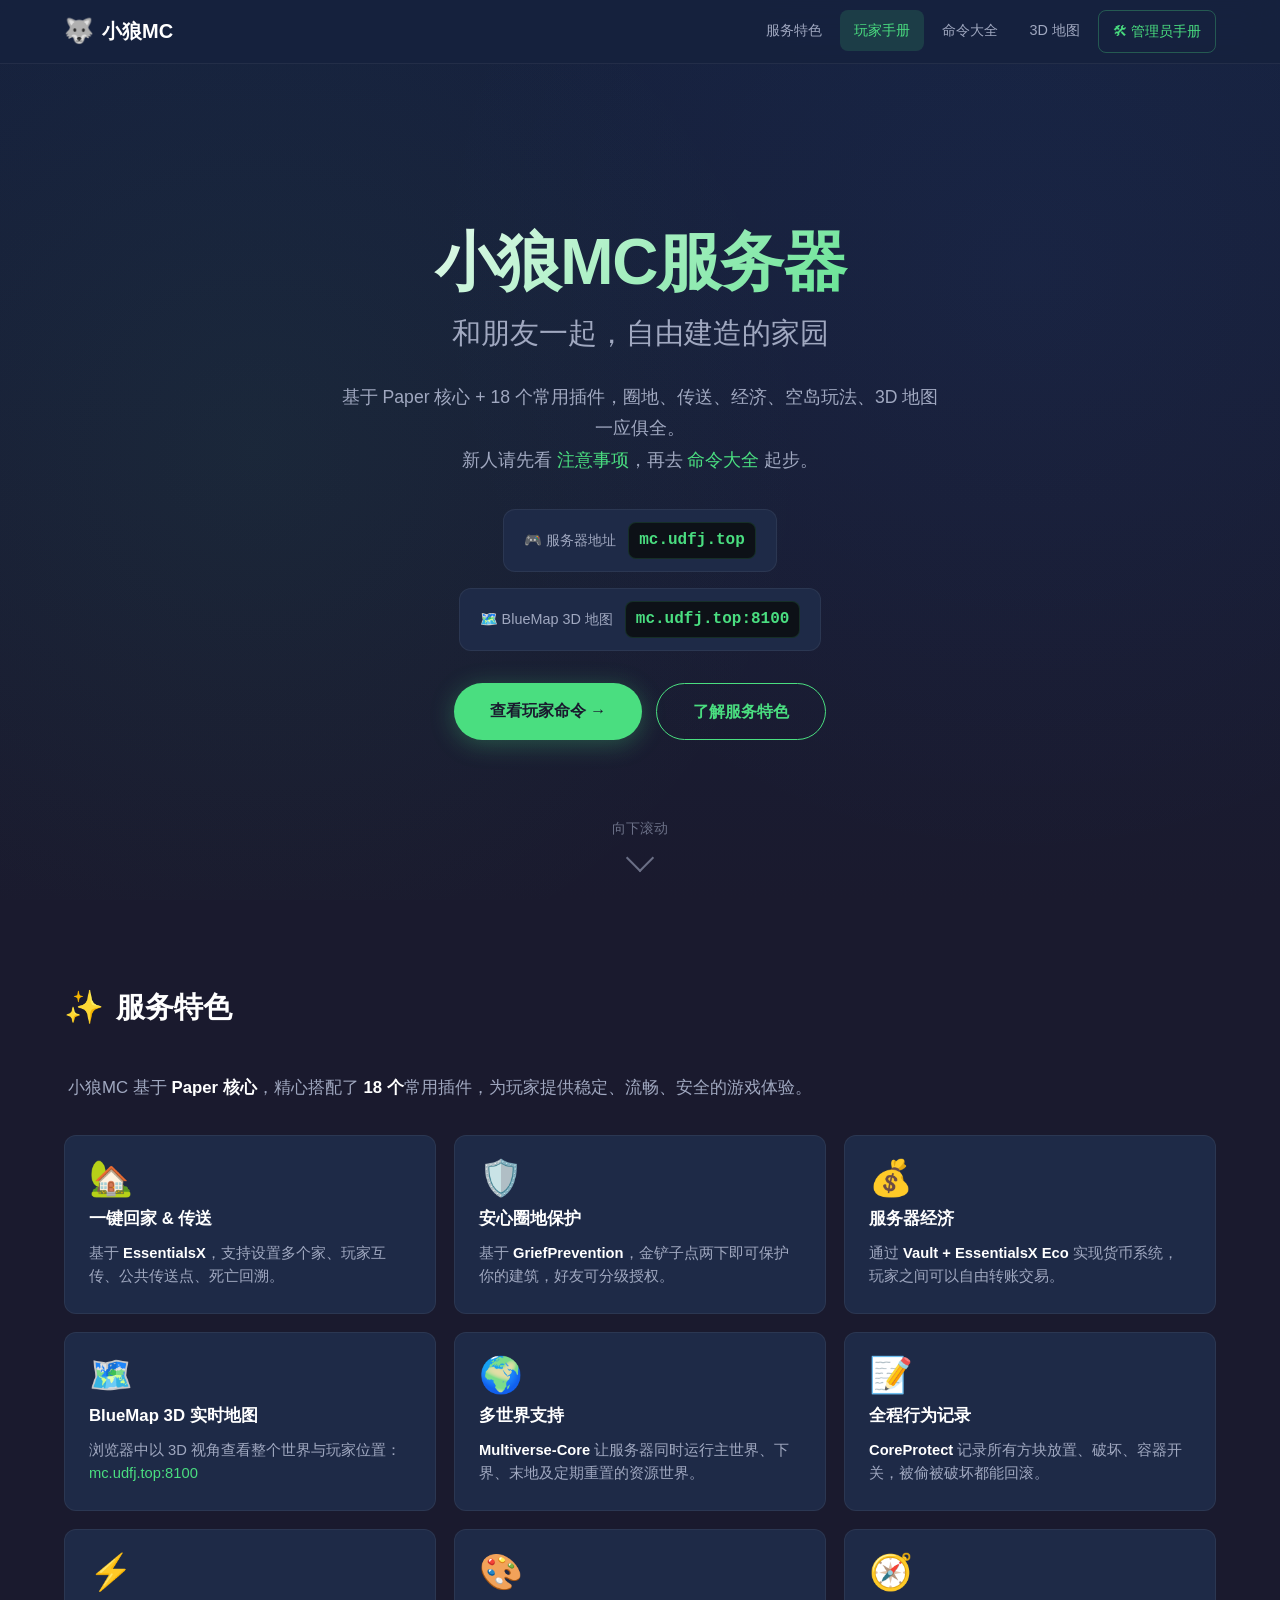
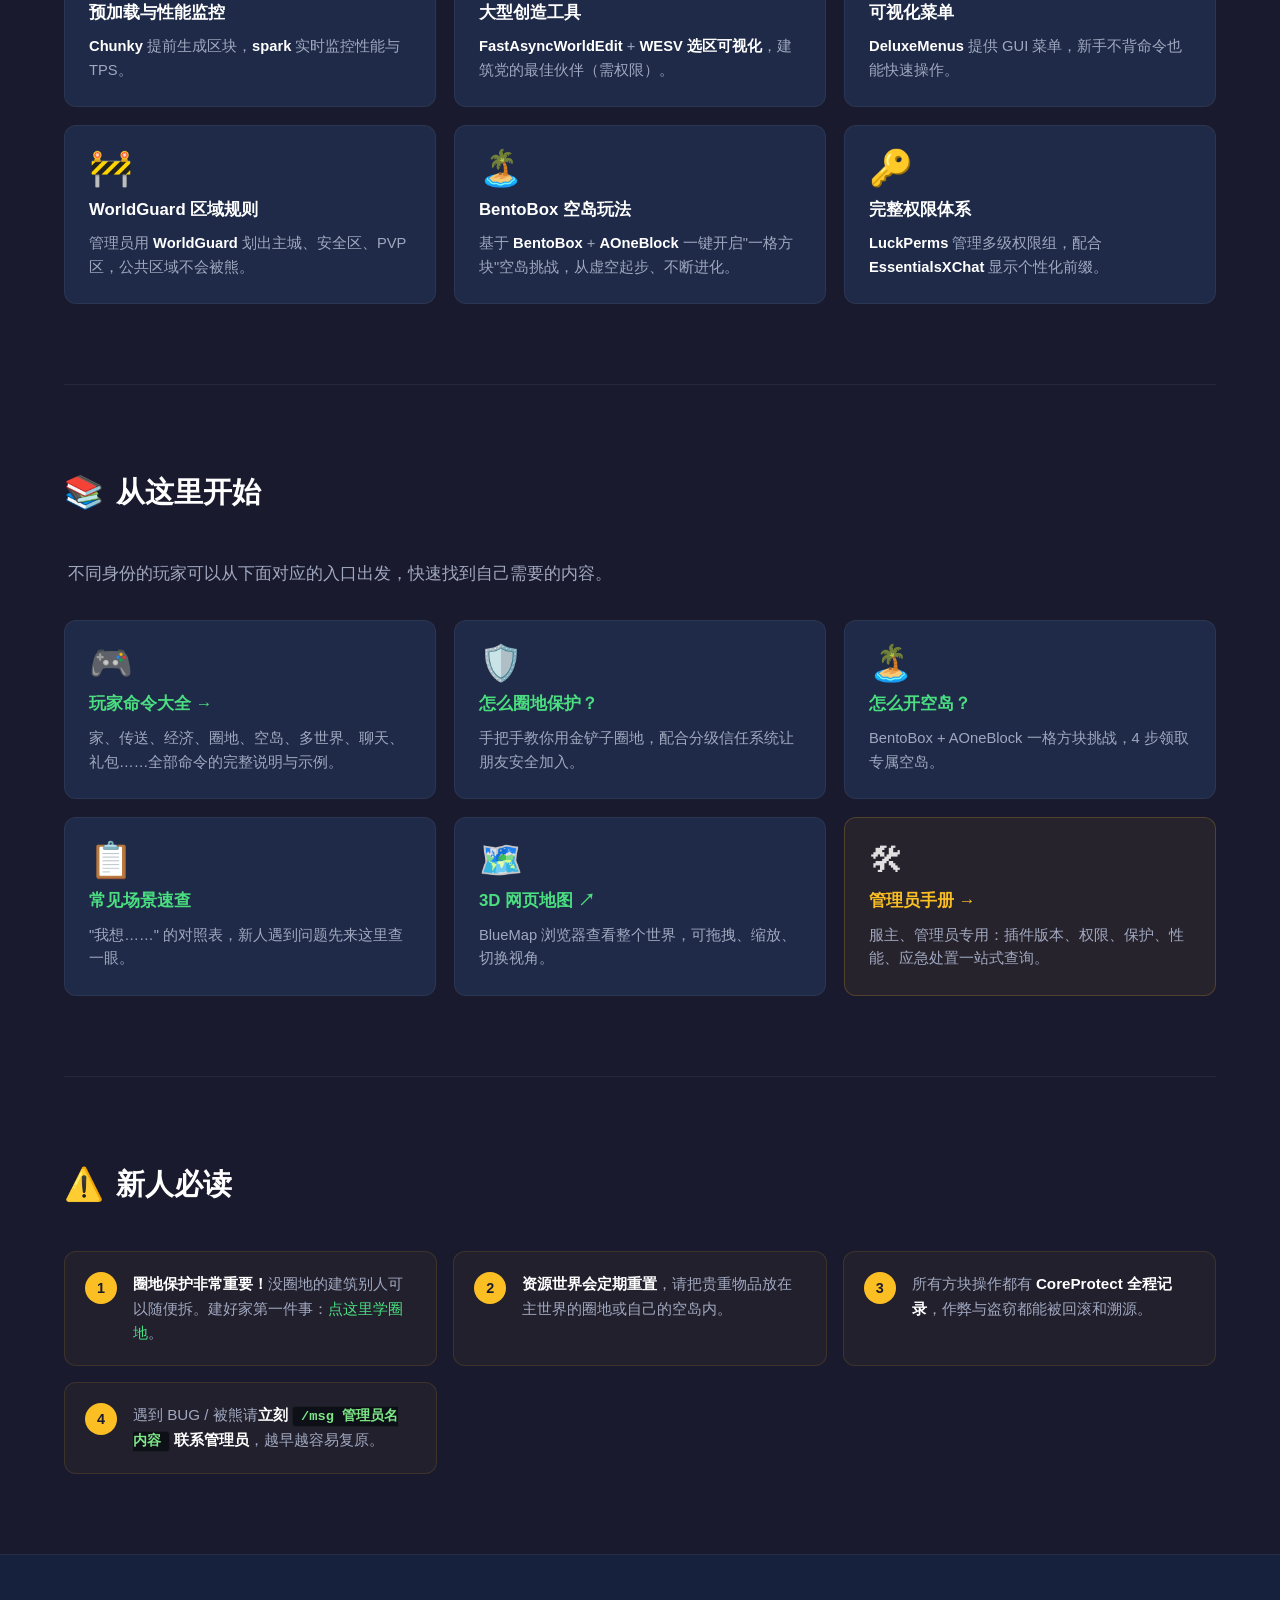
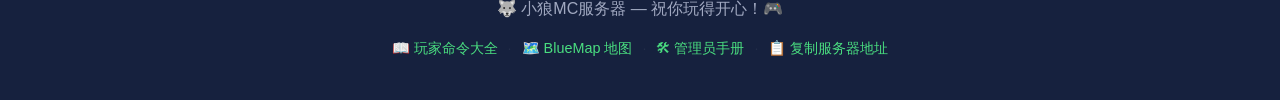
==== commit 9c289cd2: "feat: 用 BentoBox + AOneBlock 替换 PlotSquared 地皮玩法 - 新增 BentoBox 3.14.1 与 AOneBlock 1.23.0：服务器一格方块空岛玩法" ====
--- a/index.html
+++ b/index.html
@@ -38,7 +38,7 @@
                 <span class="title-line">小狼MC服务器</span>
                 <span class="title-sub">和朋友一起，自由建造的家园</span>
             </h1>
-            <p class="hero-desc">基于 Paper 核心 + 18 个常用插件，圈地、传送、经济、地皮、3D 地图一应俱全。<br>新人请先看 <a href="commands.html#warnings">注意事项</a>，再去 <a href="commands.html">命令大全</a> 起步。</p>
+            <p class="hero-desc">基于 Paper 核心 + 18 个常用插件，圈地、传送、经济、空岛玩法、3D 地图一应俱全。<br>新人请先看 <a href="commands.html#warnings">注意事项</a>，再去 <a href="commands.html">命令大全</a> 起步。</p>
             <div class="server-info">
                 <div class="server-info-item">
                     <span class="server-info-label">🎮 服务器地址</span>
@@ -121,9 +121,9 @@
                     <div class="feature-desc">管理员用 <strong>WorldGuard</strong> 划出主城、安全区、PVP 区，公共区域不会被熊。</div>
                 </div>
                 <div class="feature-card">
-                    <div class="feature-icon">🏘️</div>
-                    <div class="feature-title">PlotSquared 地皮世界</div>
-                    <div class="feature-desc">每人可 <code>/plot claim</code> 免费领一块地皮，整齐的边界、稳定的环境。</div>
+                    <div class="feature-icon">🏝️</div>
+                    <div class="feature-title">BentoBox 空岛玩法</div>
+                    <div class="feature-desc">基于 <strong>BentoBox</strong> + <strong>AOneBlock</strong> 一键开启"一格方块"空岛挑战，从虚空起步、不断进化。</div>
                 </div>
                 <div class="feature-card">
                     <div class="feature-icon">🔑</div>
@@ -144,17 +144,17 @@
                 <a class="feature-card entry-card" href="commands.html">
                     <div class="feature-icon">🎮</div>
                     <div class="feature-title">玩家命令大全 →</div>
-                    <div class="feature-desc">家、传送、经济、圈地、地皮、多世界、聊天、礼包……全部命令的完整说明与示例。</div>
+                    <div class="feature-desc">家、传送、经济、圈地、空岛、多世界、聊天、礼包……全部命令的完整说明与示例。</div>
                 </a>
                 <a class="feature-card entry-card" href="commands.html#land-claim">
                     <div class="feature-icon">🛡️</div>
                     <div class="feature-title">怎么圈地保护？</div>
                     <div class="feature-desc">手把手教你用金铲子圈地，配合分级信任系统让朋友安全加入。</div>
                 </a>
-                <a class="feature-card entry-card" href="commands.html#plots">
-                    <div class="feature-icon">🏘️</div>
-                    <div class="feature-title">怎么领地皮？</div>
-                    <div class="feature-desc">PlotSquared 地皮世界领取与管理，4 步即可拥有自己的家园。</div>
+                <a class="feature-card entry-card" href="commands.html#islands">
+                    <div class="feature-icon">🏝️</div>
+                    <div class="feature-title">怎么开空岛？</div>
+                    <div class="feature-desc">BentoBox + AOneBlock 一格方块挑战，4 步领取专属空岛。</div>
                 </a>
                 <a class="feature-card entry-card" href="commands.html#quick-ref">
                     <div class="feature-icon">📋</div>
@@ -187,7 +187,7 @@
                 </div>
                 <div class="warning-card">
                     <div class="warning-number">2</div>
-                    <div class="warning-text"><strong>资源世界会定期重置</strong>，请把贵重物品放在主世界的圈地或地皮内。</div>
+                    <div class="warning-text"><strong>资源世界会定期重置</strong>，请把贵重物品放在主世界的圈地或自己的空岛内。</div>
                 </div>
                 <div class="warning-card">
                     <div class="warning-number">3</div>
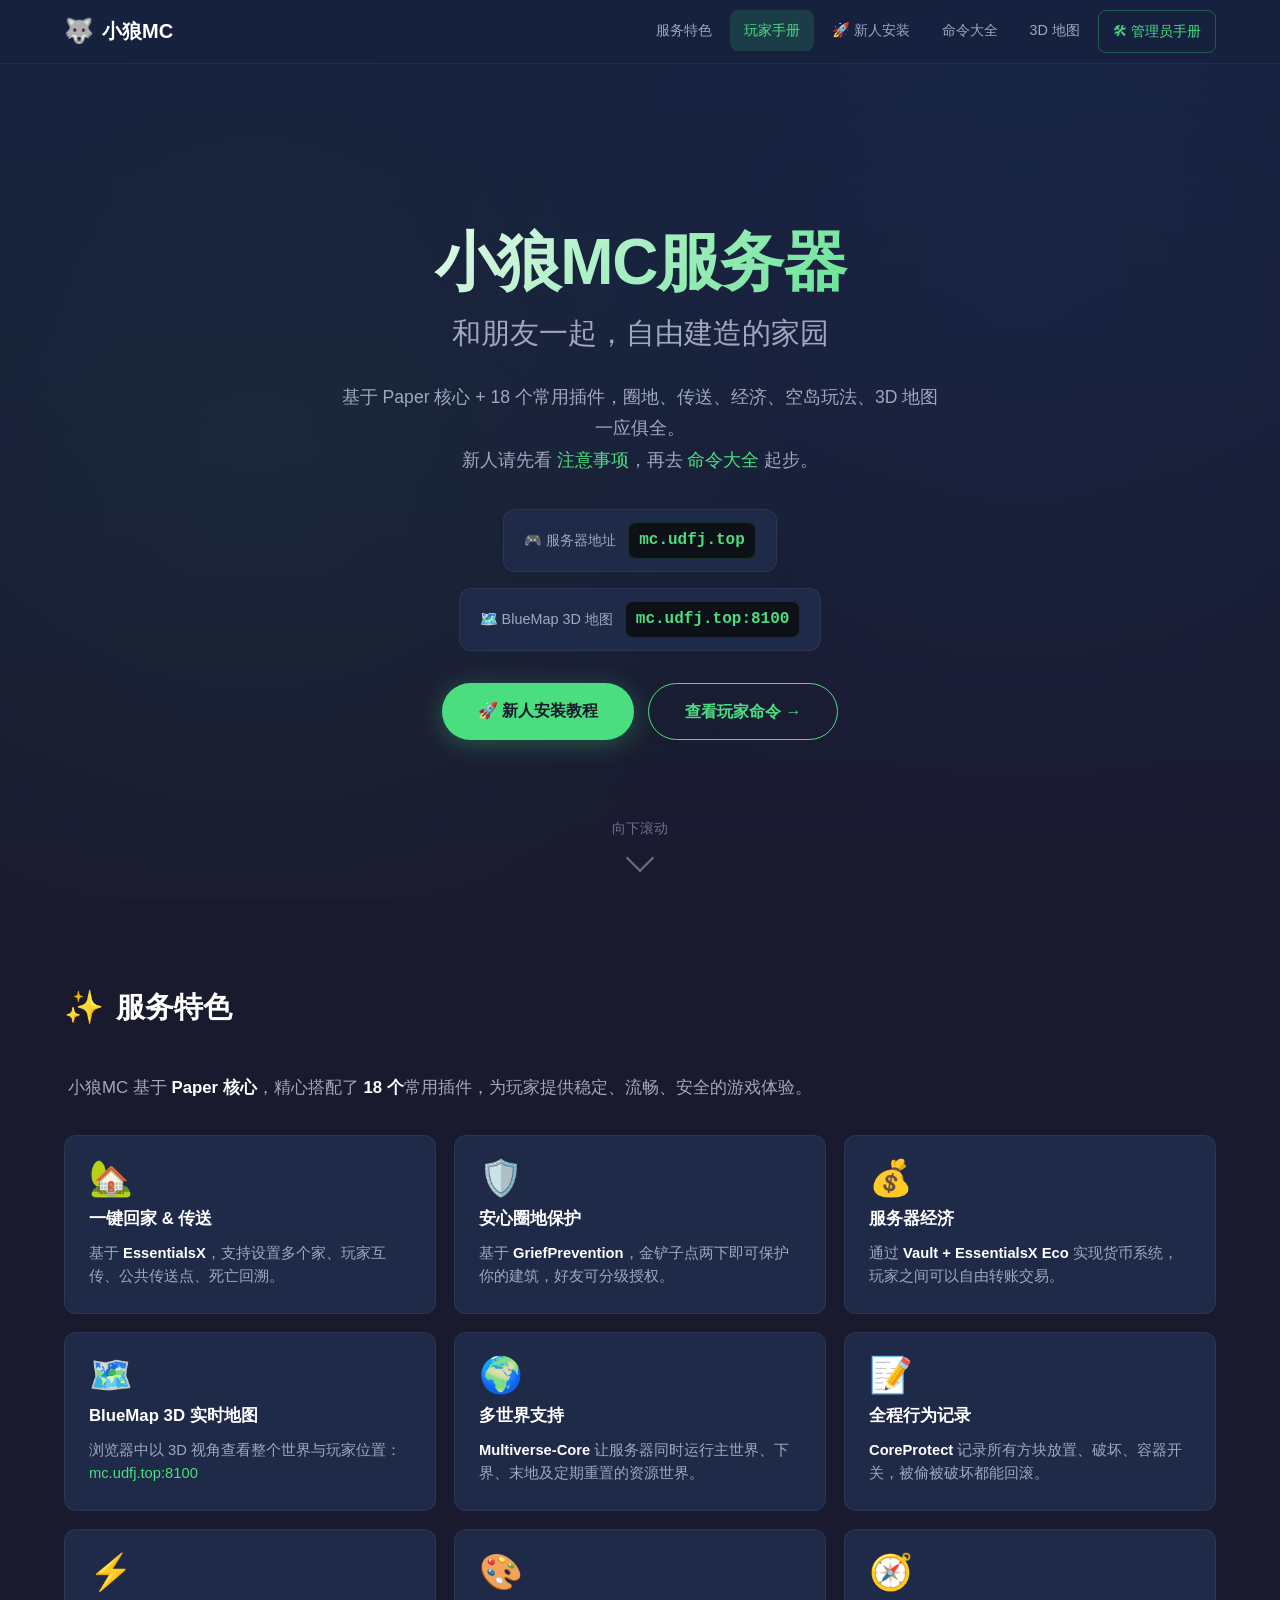
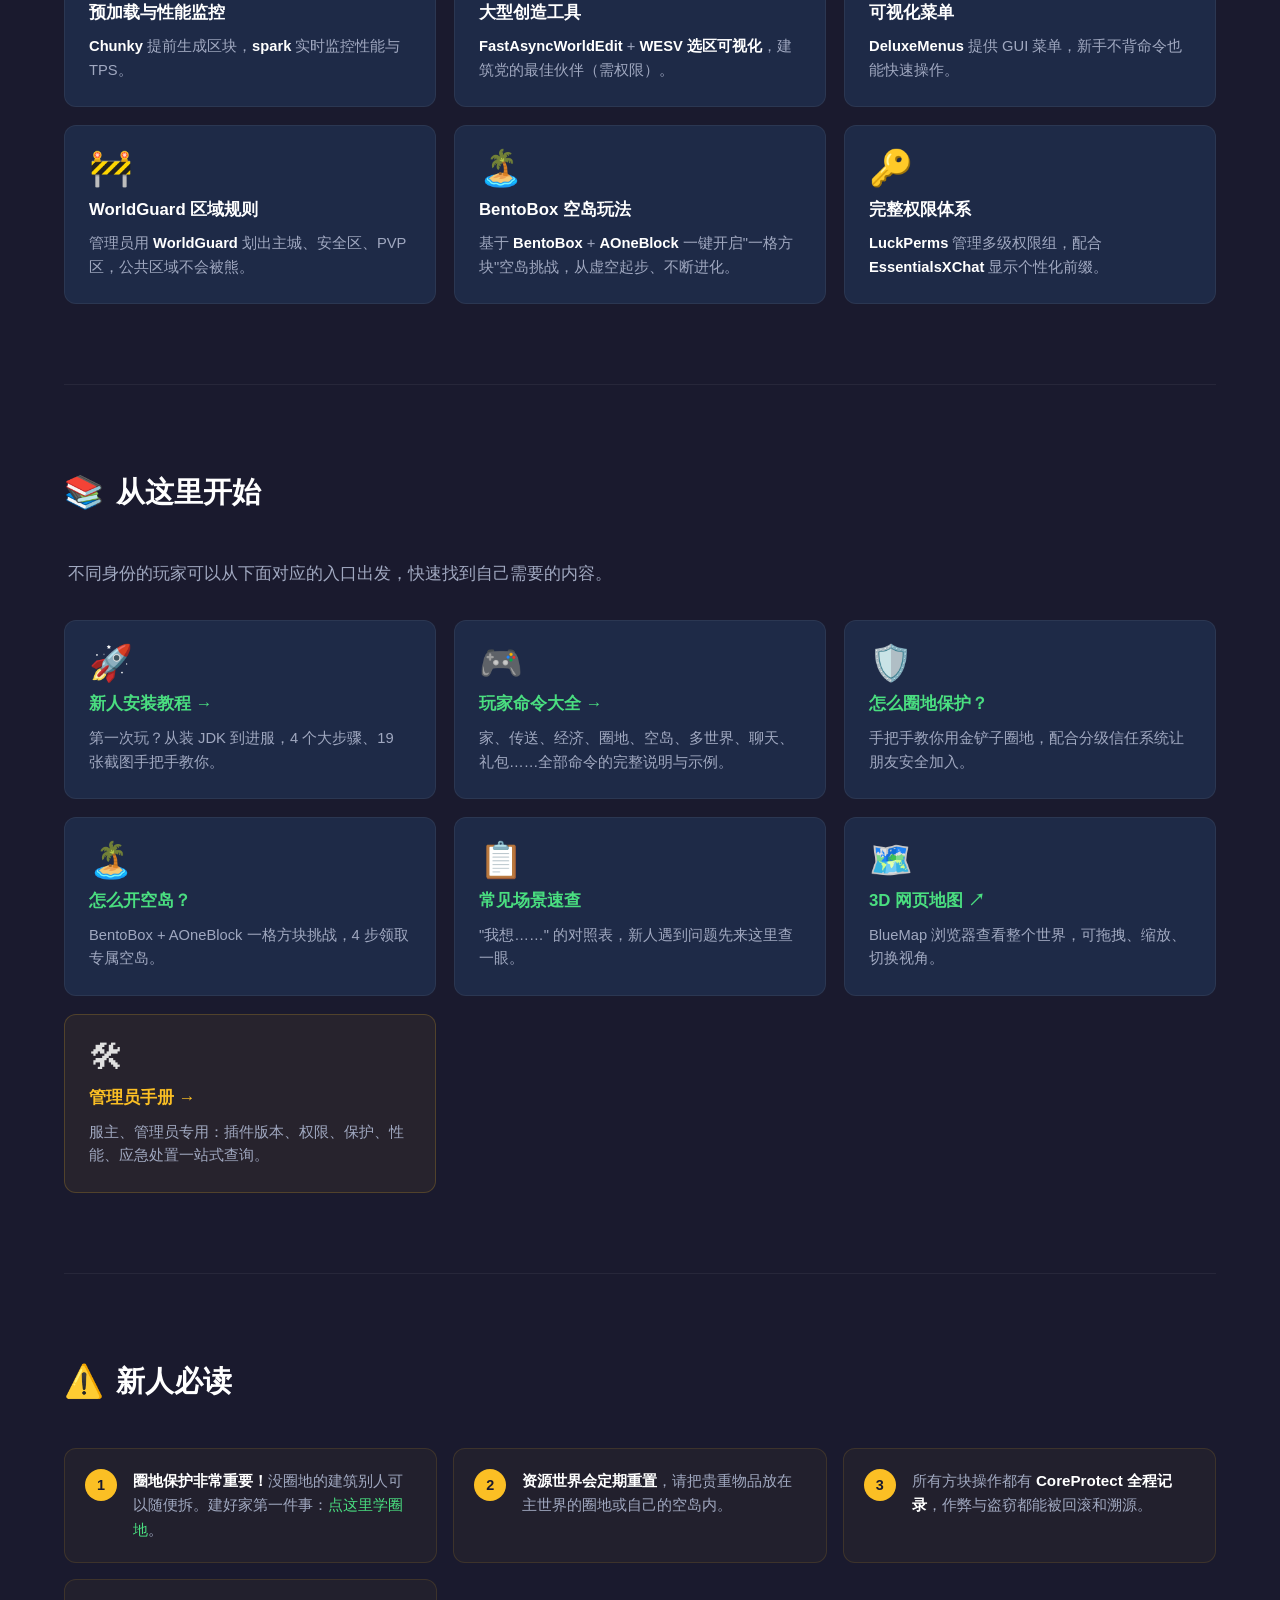
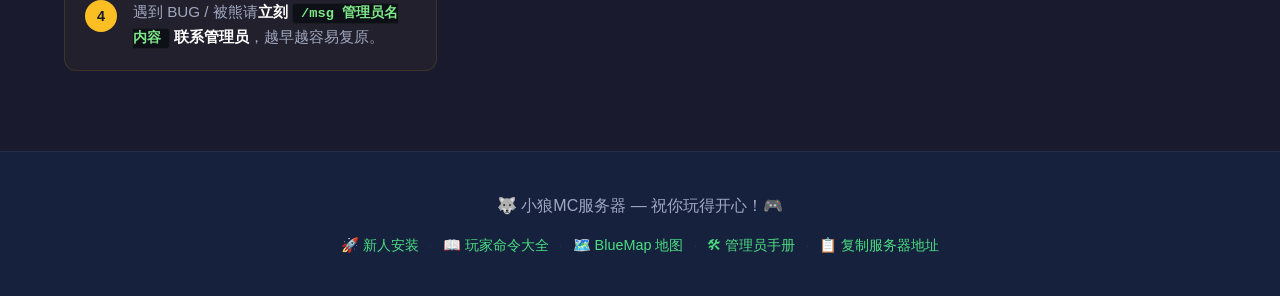
==== commit bd8e5f5e: "feat: 新增新人安装教程页面与图片下载脚本 - 新增 install.html / INSTALL.md：四步安装教程（环境配置 / 游戏安装 / 创建账户 / 登录游戏），共 19 个带截图的步" ====
--- a/index.html
+++ b/index.html
@@ -23,6 +23,7 @@
             <ul class="nav-links">
                 <li><a href="#features">服务特色</a></li>
                 <li><a href="#entries">玩家手册</a></li>
+                <li><a href="install.html">🚀 新人安装</a></li>
                 <li><a href="commands.html">命令大全</a></li>
                 <li><a href="http://mc.udfj.top:8100" target="_blank" rel="noopener">3D 地图</a></li>
                 <li><a href="admin.html" class="nav-admin">🛠 管理员手册</a></li>
@@ -50,8 +51,8 @@
                 </div>
             </div>
             <div class="hero-actions">
-                <a href="commands.html" class="hero-btn">查看玩家命令 →</a>
-                <a href="#features" class="hero-btn hero-btn-ghost">了解服务特色</a>
+                <a href="install.html" class="hero-btn">🚀 新人安装教程</a>
+                <a href="commands.html" class="hero-btn hero-btn-ghost">查看玩家命令 →</a>
             </div>
         </div>
         <div class="hero-scroll-hint">
@@ -141,6 +142,11 @@
             </div>
             <p class="section-intro">不同身份的玩家可以从下面对应的入口出发，快速找到自己需要的内容。</p>
             <div class="features-grid">
+                <a class="feature-card entry-card" href="install.html">
+                    <div class="feature-icon">🚀</div>
+                    <div class="feature-title">新人安装教程 →</div>
+                    <div class="feature-desc">第一次玩？从装 JDK 到进服，4 个大步骤、19 张截图手把手教你。</div>
+                </a>
                 <a class="feature-card entry-card" href="commands.html">
                     <div class="feature-icon">🎮</div>
                     <div class="feature-title">玩家命令大全 →</div>
@@ -207,6 +213,8 @@
         <div class="footer-content">
             <p>🐺 小狼MC服务器 &mdash; 祝你玩得开心！🎮</p>
             <p class="footer-links">
+                <a href="install.html">🚀 新人安装</a>
+                <span class="footer-sep">·</span>
                 <a href="commands.html">📖 玩家命令大全</a>
                 <span class="footer-sep">·</span>
                 <a href="http://mc.udfj.top:8100" target="_blank" rel="noopener">🗺️ BlueMap 地图</a>
--- a/css/style.css
+++ b/css/style.css
@@ -986,6 +986,75 @@
     font-size: 0.88em;
 }
 
+/* ===== 安装教程步骤卡 ===== */
+.install-steps {
+    display: flex;
+    flex-direction: column;
+    gap: 24px;
+}
+
+.install-step {
+    background: var(--bg-card);
+    border: 1px solid var(--border);
+    border-radius: var(--radius);
+    padding: 24px 28px;
+    transition: border-color var(--transition);
+}
+
+.install-step:hover {
+    border-color: rgba(74, 222, 128, 0.2);
+}
+
+.install-step .step-head {
+    display: flex;
+    align-items: center;
+    gap: 14px;
+    margin-bottom: 12px;
+}
+
+.install-step .step-number {
+    flex-shrink: 0;
+    width: 36px;
+    height: 36px;
+    display: flex;
+    align-items: center;
+    justify-content: center;
+    background: var(--accent);
+    color: var(--bg-primary);
+    font-weight: 800;
+    border-radius: 50%;
+}
+
+.install-step .step-title {
+    font-size: 1.1rem;
+    font-weight: 700;
+    color: #fff;
+}
+
+.install-step p,
+.install-step ul {
+    color: var(--text-secondary);
+    font-size: 0.95rem;
+    line-height: 1.7;
+    margin-bottom: 10px;
+}
+
+.install-shot {
+    margin-top: 14px;
+    border: 1px solid var(--border);
+    border-radius: var(--radius-sm);
+    overflow: hidden;
+    background: var(--code-bg);
+}
+
+.install-shot img {
+    display: block;
+    width: 100%;
+    height: auto;
+    max-width: 960px;
+    margin: 0 auto;
+}
+
 /* ===== 响应式 ===== */
 @media (max-width: 768px) {
     .nav-toggle {
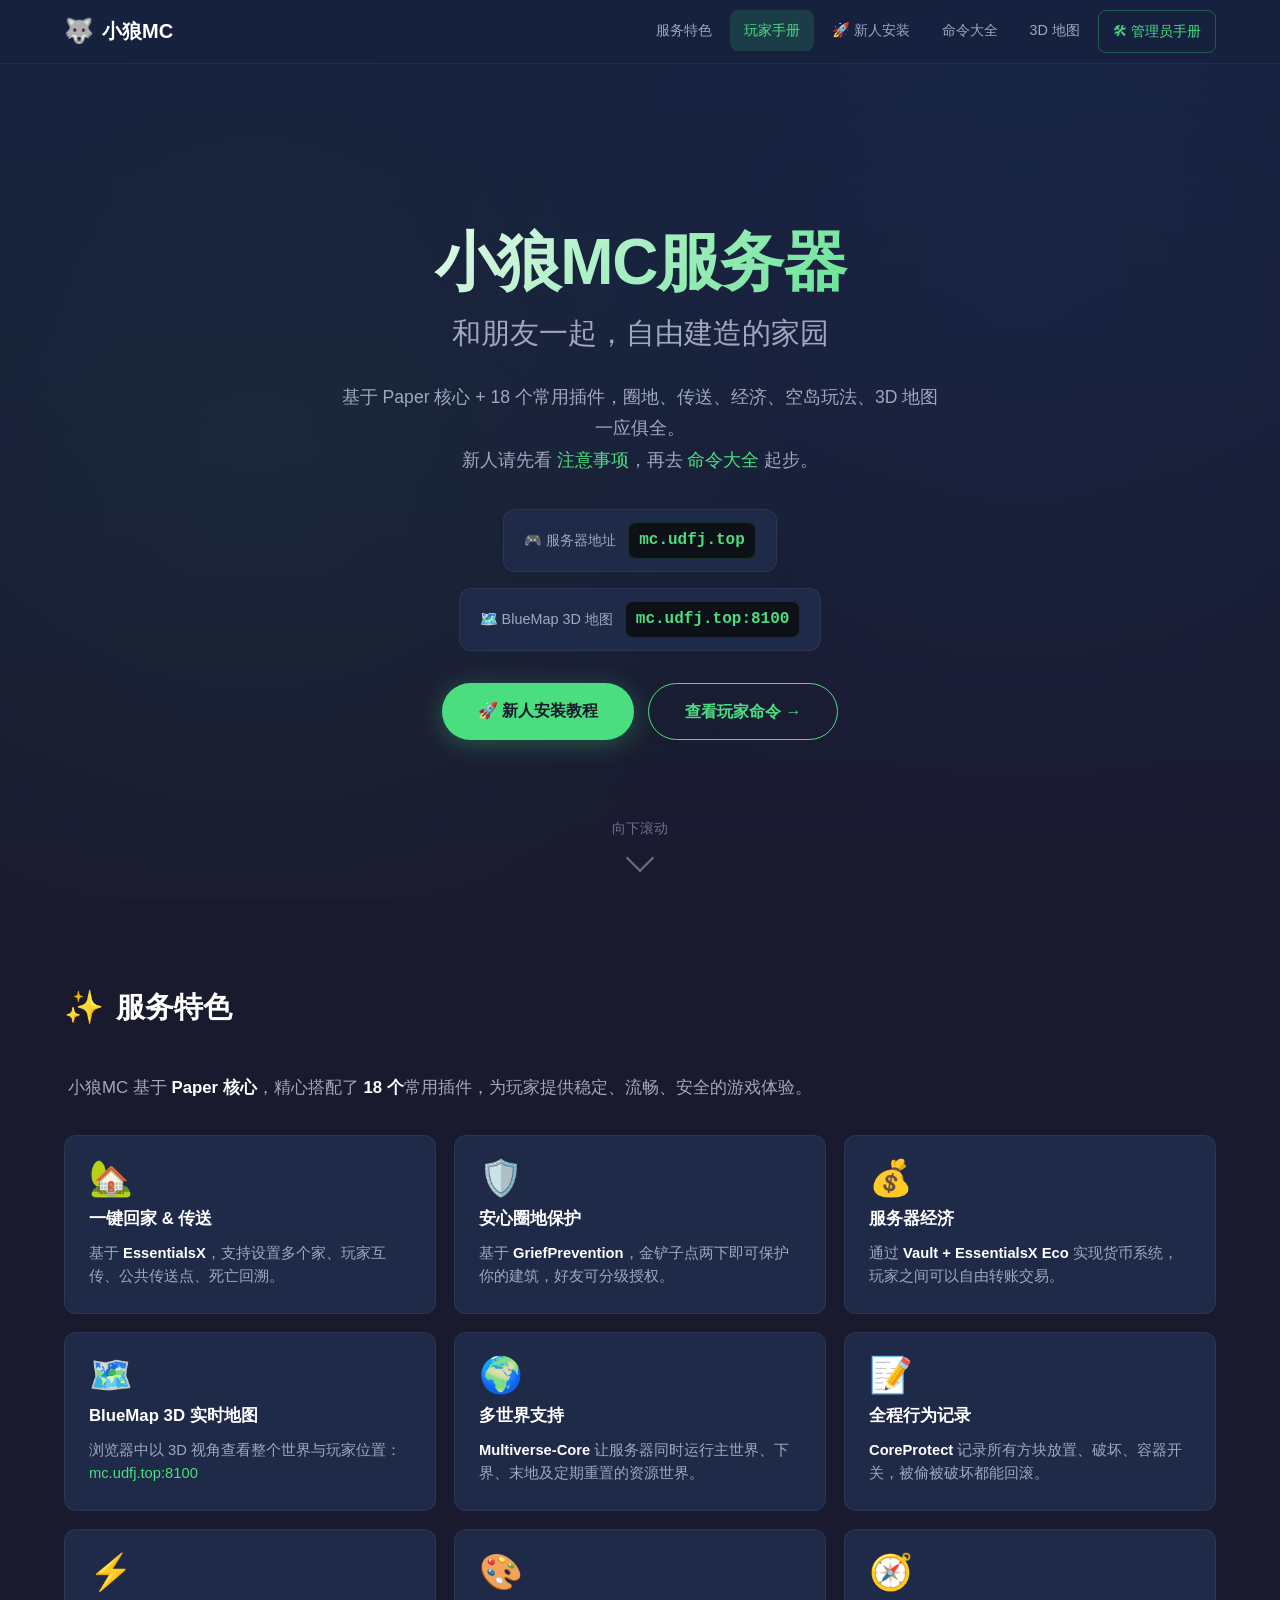
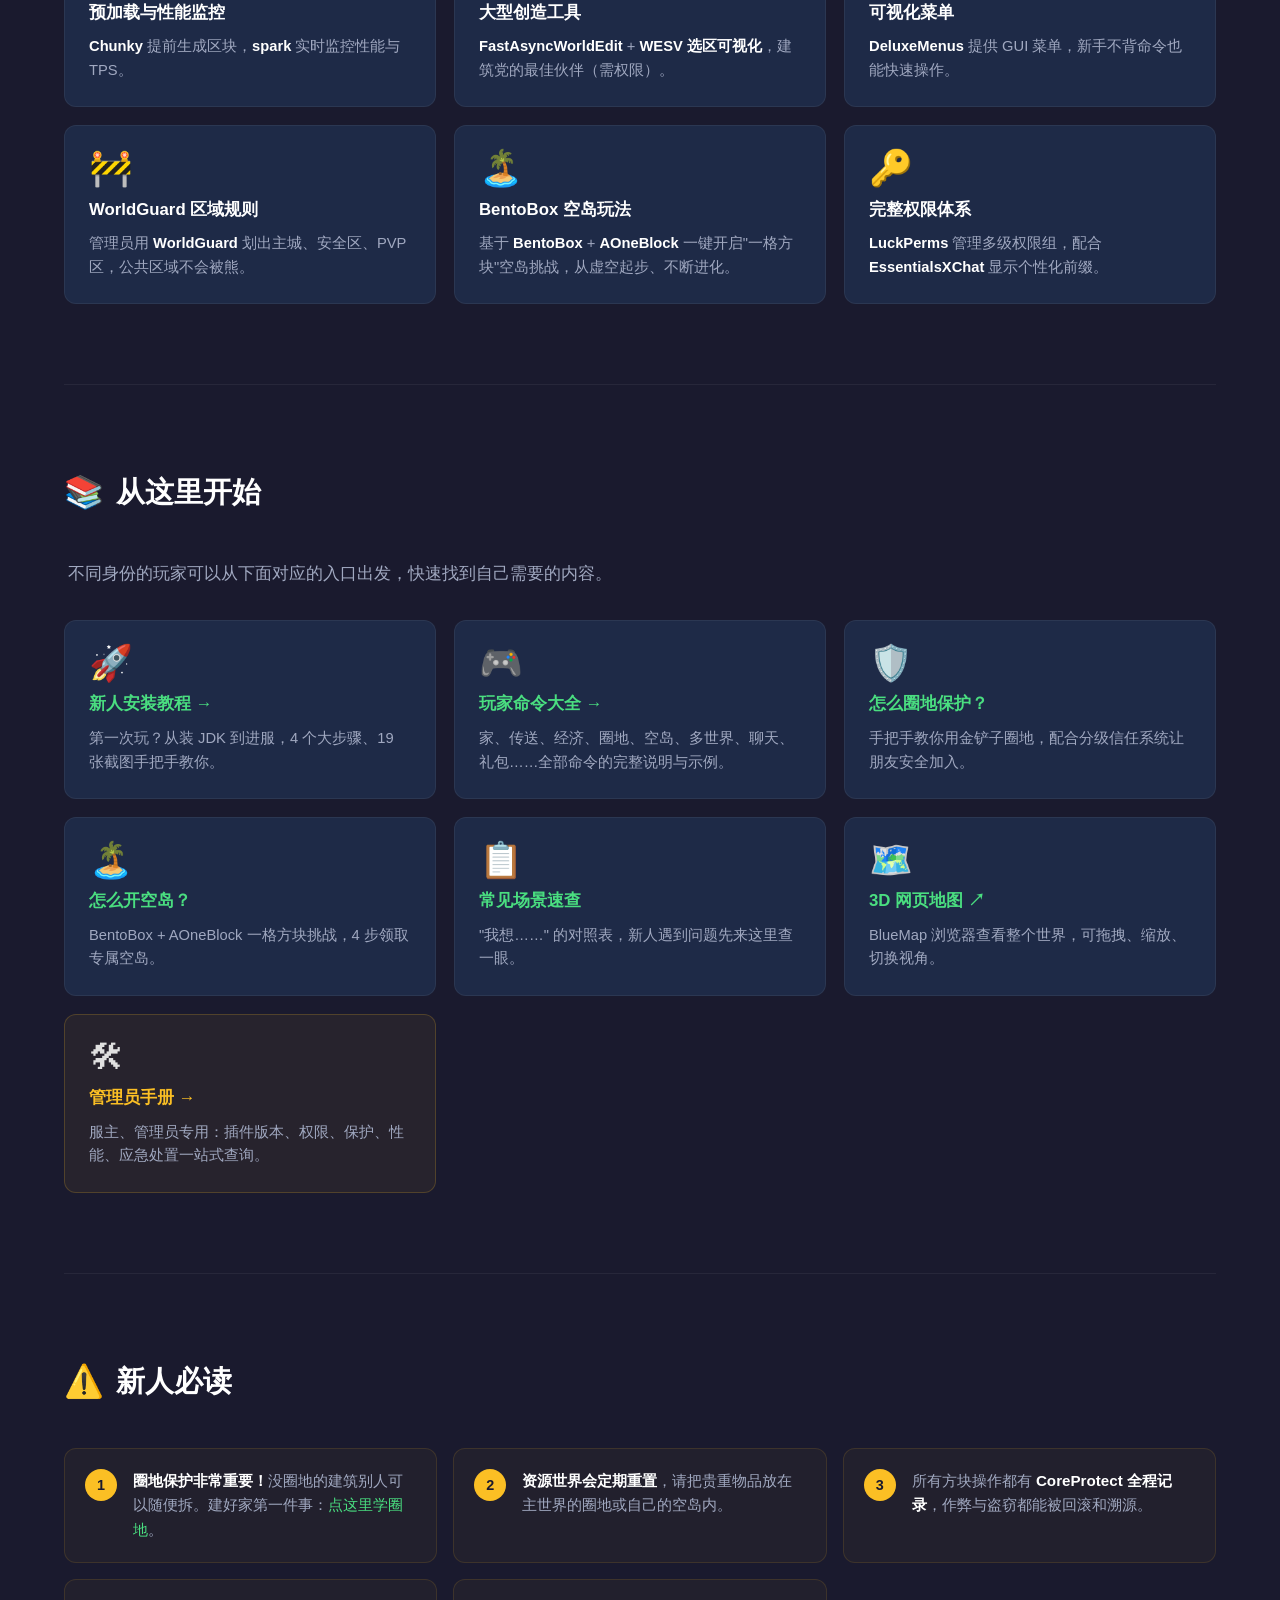
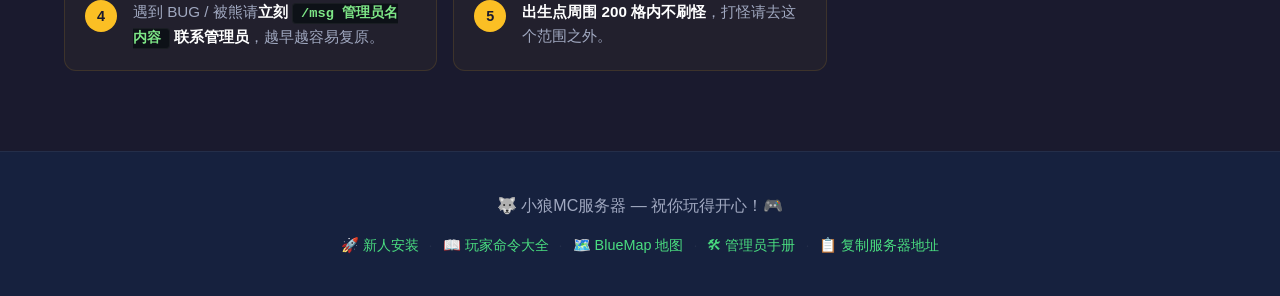
==== commit 4abf3d39: "feat: 新增出生点 200 格安全区说明，并精简安装教程 UI - install.html 去掉英雄区与页脚的"📄 Markdown 版"按钮（按用户要求） - css .install-sho" ====
--- a/index.html
+++ b/index.html
@@ -203,6 +203,10 @@
                     <div class="warning-number">4</div>
                     <div class="warning-text">遇到 BUG / 被熊请<strong>立刻 <code>/msg 管理员名 内容</code> 联系管理员</strong>，越早越容易复原。</div>
                 </div>
+                <div class="warning-card">
+                    <div class="warning-number">5</div>
+                    <div class="warning-text"><strong>出生点周围 200 格内不刷怪</strong>，打怪请去这个范围之外。</div>
+                </div>
             </div>
         </section>
 
--- a/css/style.css
+++ b/css/style.css
@@ -1040,18 +1040,22 @@
 }
 
 .install-shot {
-    margin-top: 14px;
+    margin: 14px auto 0;
     border: 1px solid var(--border);
     border-radius: var(--radius-sm);
     overflow: hidden;
     background: var(--code-bg);
+    display: flex;
+    justify-content: center;
+    align-items: center;
+    max-width: 900px;
+    width: 100%;
 }
 
 .install-shot img {
     display: block;
-    width: 100%;
+    max-width: 100%;
     height: auto;
-    max-width: 960px;
     margin: 0 auto;
 }
 
